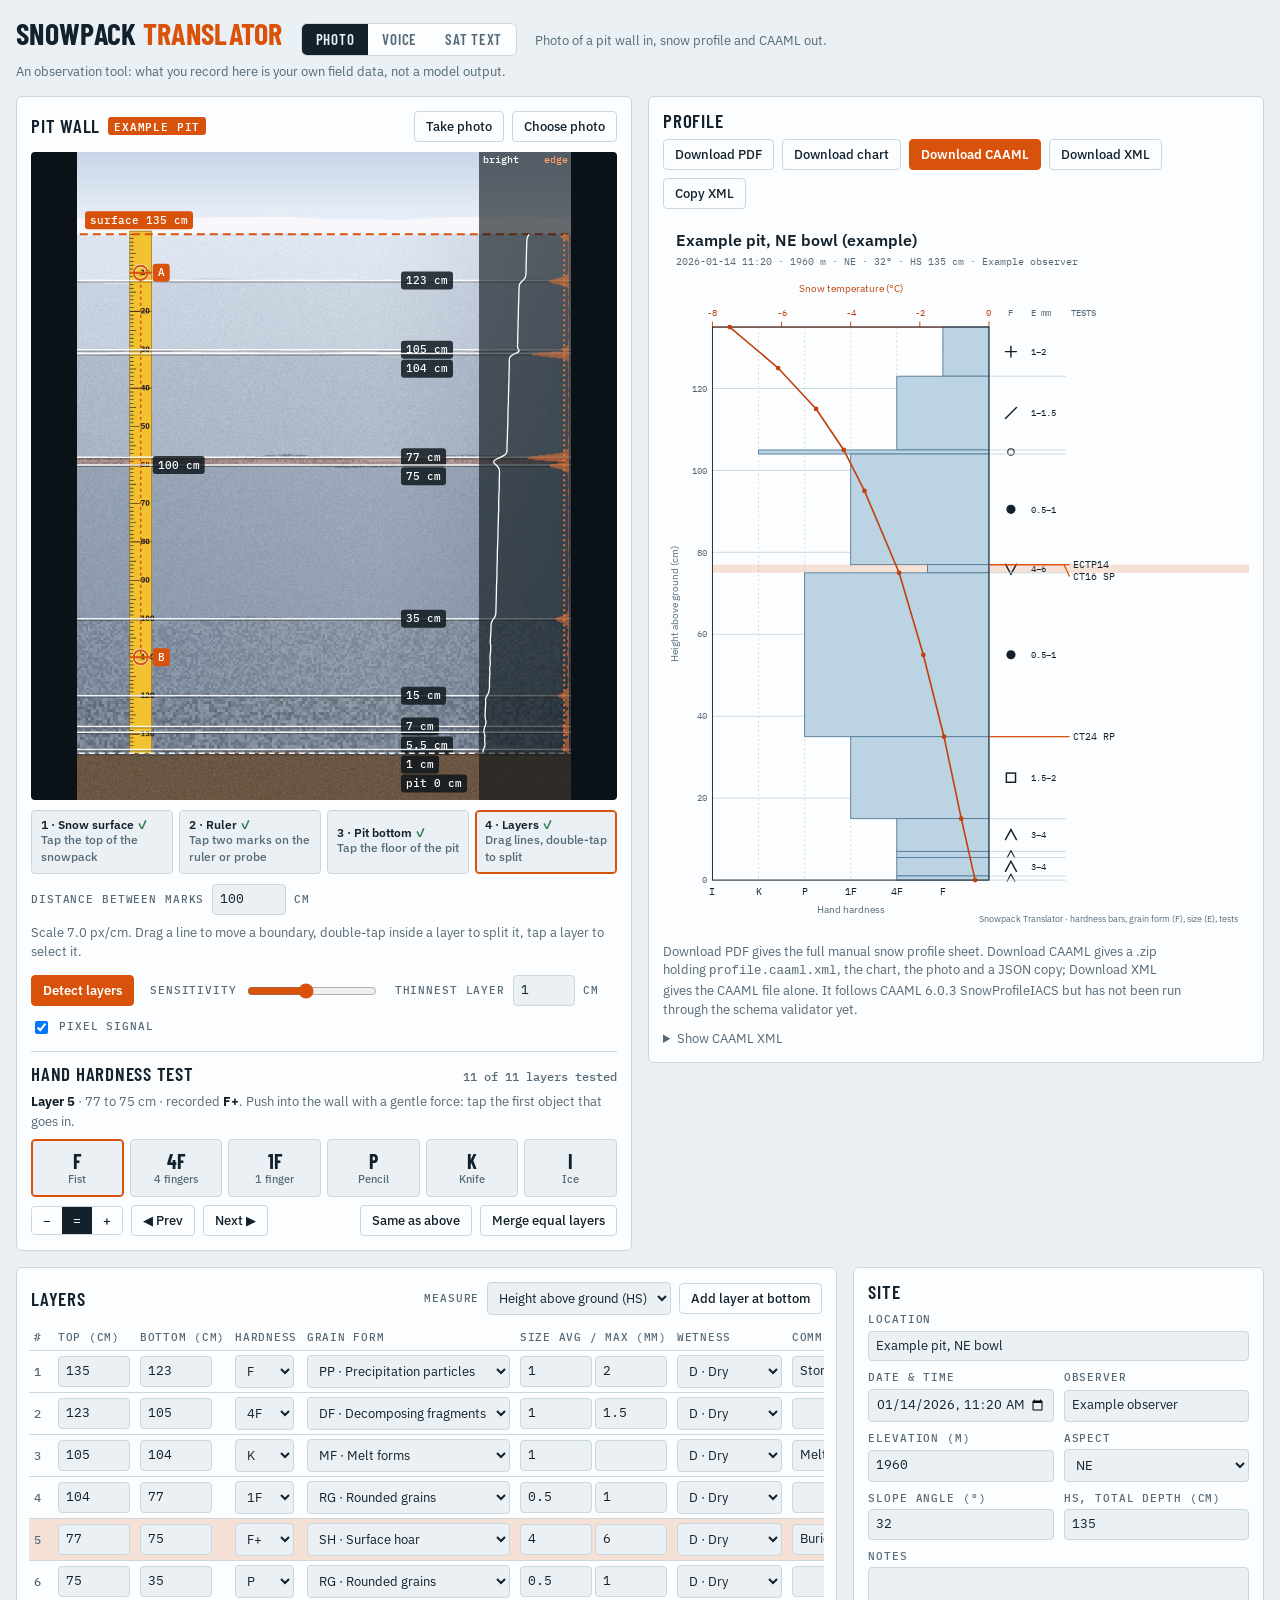
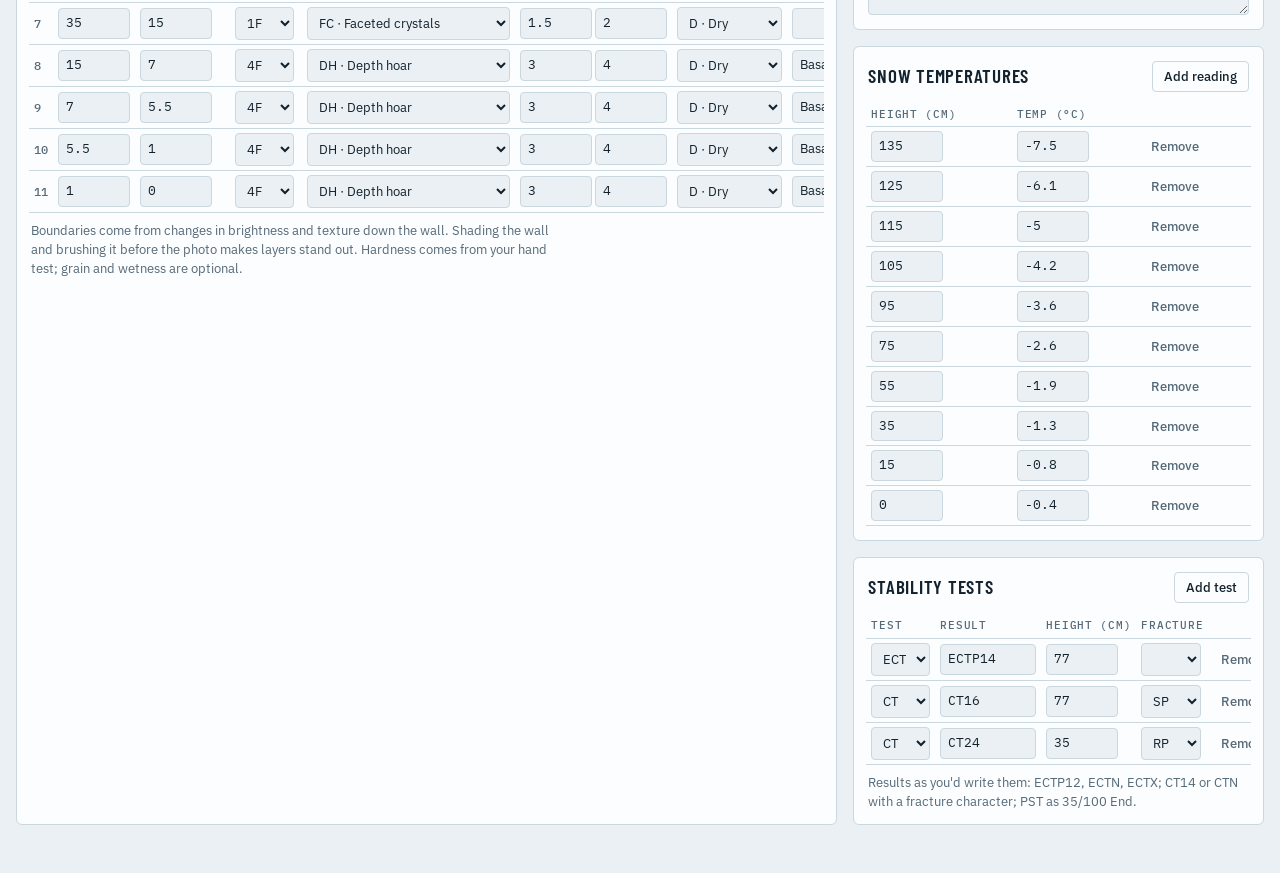
==== index.html @ 3483f8e9 "Move the Snowpack Translator here from banff-snowpack/web/pit The photo page, voice page, PDF and Sa" ====
<!doctype html>
<html lang="en">
<head>
<meta charset="utf-8">
<meta name="viewport" content="width=device-width,initial-scale=1,viewport-fit=cover">
<meta name="description" content="Turn a photo of a snow pit wall into a snow profile: ruler scale, pixel layer detection, hand hardness, CAAML export.">
<title>Snowpack Translator · Banff snowpack</title>
<link rel="manifest" href="manifest.webmanifest">
<meta name="theme-color" content="#13212c">
<link rel="icon" href="icon-192.png">
<link rel="apple-touch-icon" href="apple-touch-icon.png">
<meta name="apple-mobile-web-app-capable" content="yes">
<meta name="mobile-web-app-capable" content="yes">
<meta name="apple-mobile-web-app-title" content="Snow pit">
<link rel="preconnect" href="https://fonts.googleapis.com">
<link rel="stylesheet" href="https://fonts.googleapis.com/css2?family=Barlow+Condensed:wght@500;600;700&family=IBM+Plex+Sans:wght@400;500;600&family=IBM+Plex+Mono:wght@400;500&display=swap">
<script defer src="https://banff-app-portal.netlify.app/t.js" data-app="snowpack-translator"></script>
<style>
/* Layout: field-book workbench. Photo of the wall on the left, the profile it becomes on the right, the data sheet underneath. */
:root{
  --bg:#eaf0f4; --panel:#fbfdfe; --ink:#13212c; --muted:#566977; --line:#cbd7df;
  --accent:#d9520b; --accent-ink:#ffffff; --ice:#2f6488; --bar:#bcd3e3; --barline:#557d9b;
  --temp:#c2410c; --sel:rgba(217,82,11,.16); --ok:#2f7d4f; --warn:#a86a00; --bad:#b4232c;
  --display:"Barlow Condensed","Arial Narrow",Arial,sans-serif;
  --body:"IBM Plex Sans",system-ui,-apple-system,"Segoe UI",sans-serif;
  --mono:"IBM Plex Mono",ui-monospace,Menlo,Consolas,monospace;
}
@media (prefers-color-scheme: dark){:root:not([data-theme="light"]){
  --bg:#0d151b; --panel:#141f27; --ink:#e2ebf1; --muted:#8fa3b1; --line:#2a3b47;
  --accent:#ff7a33; --accent-ink:#1a0d04; --ice:#7fb4d8; --bar:#28465c; --barline:#6f9fc2;
  --temp:#ff8a4c; --sel:rgba(255,122,51,.2); --ok:#5cc28a; --warn:#e0a83a; --bad:#ff6b73; color-scheme:dark}}
:root[data-theme="dark"]{
  --bg:#0d151b; --panel:#141f27; --ink:#e2ebf1; --muted:#8fa3b1; --line:#2a3b47;
  --accent:#ff7a33; --accent-ink:#1a0d04; --ice:#7fb4d8; --bar:#28465c; --barline:#6f9fc2;
  --temp:#ff8a4c; --sel:rgba(255,122,51,.2); --ok:#5cc28a; --warn:#e0a83a; --bad:#ff6b73; color-scheme:dark}
*{box-sizing:border-box}
body{background:var(--bg);color:var(--ink);font:14px/1.5 var(--body);margin:0}
.wrap{max-width:1320px;margin:0 auto;padding-left:max(16px,env(safe-area-inset-left,0px));padding-right:max(16px,env(safe-area-inset-right,0px));padding-block:18px 48px}
header.top{display:flex;flex-wrap:wrap;align-items:baseline;gap:6px 18px;margin-bottom:14px}
h1{font:700 30px/1 var(--display);letter-spacing:.01em;margin:0;text-transform:uppercase}
h1 span{color:var(--accent)}
.tag{color:var(--muted);font-size:13px}
h2{font:600 19px/1.1 var(--display);text-transform:uppercase;letter-spacing:.04em;margin:0}
.lbl{font:500 11px/1.2 var(--mono);text-transform:uppercase;letter-spacing:.08em;color:var(--muted)}
.grid{display:grid;grid-template-columns:minmax(0,1fr) minmax(0,1fr);gap:16px;align-items:start}
@media (max-width:900px){.grid{grid-template-columns:minmax(0,1fr)}}
.panel{background:var(--panel);border:1px solid var(--line);border-radius:6px;padding:14px;min-width:0}
.panel-head{display:flex;flex-wrap:wrap;align-items:center;justify-content:space-between;gap:8px;margin-bottom:10px}
.row{display:flex;flex-wrap:wrap;gap:8px;align-items:center}
button,.btn{font:500 13px/1 var(--body);border:1px solid var(--line);background:var(--panel);color:var(--ink);border-radius:4px;padding:8px 11px;cursor:pointer;display:inline-flex;align-items:center;gap:6px}
button:hover,.btn:hover{border-color:var(--muted)}
button:focus-visible,.btn:focus-within,input:focus-visible,select:focus-visible,textarea:focus-visible{outline:2px solid var(--accent);outline-offset:1px}
button.primary{background:var(--accent);border-color:var(--accent);color:var(--accent-ink);font-weight:600}
button.primary:hover{filter:brightness(1.06)}
button:disabled{opacity:.45;cursor:not-allowed}
button.ghost{border-color:transparent;background:transparent;padding:6px 7px;color:var(--muted)}
button.ghost:hover{color:var(--ink);border-color:var(--line)}
.btn input{position:absolute;width:1px;height:1px;opacity:0;pointer-events:none}
.btn{position:relative}
input,select,textarea{font:13px/1.3 var(--body);color:var(--ink);background:var(--bg);border:1px solid var(--line);border-radius:4px;padding:6px 7px;min-width:0}
input[type=number]{font-family:var(--mono);font-variant-numeric:tabular-nums}
textarea{width:100%;resize:vertical}

/* photo */
.stage{position:relative;background:#0b1217;border-radius:4px;overflow:hidden;display:flex;justify-content:center}
#photo{display:block;touch-action:none;max-width:100%}
.steps{display:grid;grid-template-columns:repeat(3,minmax(0,1fr));gap:6px;margin:10px 0}
.step{border:1px solid var(--line);border-radius:4px;padding:7px 9px;background:var(--bg);text-align:left;display:block;line-height:1.3}
.step b{display:block;font:600 12px/1.2 var(--body)}
.step small{color:var(--muted);font-size:11.5px}
.step.on{border-color:var(--accent);box-shadow:inset 0 0 0 1px var(--accent)}
.step.done b::after{content:" ✓";color:var(--ok)}
.hint{font-size:13px;color:var(--muted);margin:8px 0 0}
.hint strong{color:var(--ink)}
.status{font-size:13px;padding:9px 11px;border-radius:4px;background:var(--bg);border:1px solid var(--line);margin-top:10px;white-space:pre-wrap}
.status.err{border-color:var(--bad);color:var(--bad)}
.status.ok{border-color:var(--ok)}
.example{display:inline-block;font:600 10.5px/1 var(--mono);letter-spacing:.08em;text-transform:uppercase;background:var(--accent);color:var(--accent-ink);padding:4px 6px;border-radius:3px}

/* chart */
#chart svg{width:100%;height:auto;display:block}
#chart .lay{cursor:pointer}

/* tables */
.tbl-wrap{overflow-x:auto;margin:0 -2px}
table{border-collapse:collapse;width:100%;font-size:13px}
th{font:500 10.5px/1.2 var(--mono);text-transform:uppercase;letter-spacing:.07em;color:var(--muted);text-align:left;padding:6px 5px;border-bottom:1px solid var(--line);white-space:nowrap}
td{padding:4px 5px;border-bottom:1px solid var(--line);vertical-align:middle}
tr.sel td{background:var(--sel)}
td.num input{width:72px}
td input.wide{width:100%;min-width:150px}
td.idx{font:500 12px var(--mono);color:var(--muted);cursor:pointer;white-space:nowrap}
.chip{display:inline-block;font:500 10px/1 var(--mono);padding:3px 5px;border-radius:3px;border:1px solid var(--line);color:var(--muted);margin-left:4px;vertical-align:1px}
.chip.low{color:var(--warn);border-color:var(--warn)}
.chip.medium{color:var(--ice);border-color:var(--ice)}
.chip.high{color:var(--ok);border-color:var(--ok)}
.sheet{display:grid;grid-template-columns:minmax(0,2fr) minmax(0,1fr);gap:16px;margin-top:16px}
@media (max-width:900px){.sheet{grid-template-columns:minmax(0,1fr)}}
.stack{display:grid;gap:16px;align-content:start}
.form{display:grid;grid-template-columns:repeat(2,minmax(0,1fr));gap:10px}
.form label{display:grid;gap:4px}
.form .full{grid-column:1/-1}
pre.xml{font:11.5px/1.45 var(--mono);background:var(--bg);border:1px solid var(--line);border-radius:4px;padding:10px;overflow:auto;max-height:340px;margin:10px 0 0}
details summary{cursor:pointer;color:var(--muted);font-size:13px;margin-top:10px}
.note{font-size:12.5px;color:var(--muted);margin:8px 0 0;max-width:65ch}
.steps{grid-template-columns:repeat(4,minmax(0,1fr))}
@media (max-width:520px){.steps{grid-template-columns:repeat(2,minmax(0,1fr))}}
.detect{display:flex;flex-wrap:wrap;gap:10px 16px;align-items:center;margin-top:12px}
.detect input[type=range]{width:130px;accent-color:var(--accent)}
.hh{margin-top:14px;border-top:1px solid var(--line);padding-top:12px}
.hh-cur{display:flex;flex-wrap:wrap;align-items:baseline;justify-content:space-between;gap:6px;margin-bottom:8px}
.hh-cur b{font:600 20px/1 var(--display);text-transform:uppercase;letter-spacing:.03em}
.hh-cur span{font:500 12px var(--mono);color:var(--muted)}
.hh-grid{display:grid;grid-template-columns:repeat(6,minmax(0,1fr));gap:6px}
@media (max-width:520px){.hh-grid{grid-template-columns:repeat(3,minmax(0,1fr))}}
.hh-btn{flex-direction:column;justify-content:center;gap:3px;padding:10px 4px;min-height:58px;background:var(--bg)}
.hh-btn b{font:700 20px/1 var(--display)}
.hh-btn small{font-size:11px;color:var(--muted);line-height:1}
.hh-btn.on{border-color:var(--accent);box-shadow:inset 0 0 0 1px var(--accent)}
.seg{display:inline-flex;border:1px solid var(--line);border-radius:4px;overflow:hidden}
.seg button{border:0;border-radius:0;padding:7px 11px;font-family:var(--mono)}
.seg button[aria-pressed=true]{background:var(--ink);color:var(--bg)}
.toast{position:fixed;left:50%;bottom:calc(18px + env(safe-area-inset-bottom,0px));transform:translateX(-50%);background:var(--ink);color:var(--bg);padding:9px 14px;border-radius:4px;font-size:13px;z-index:20}
@media (prefers-reduced-motion:no-preference){.spin{display:inline-block;animation:spin 1s linear infinite}@keyframes spin{to{transform:rotate(360deg)}}}
[hidden]{display:none!important}
img{max-width:100%}
:root{padding-top:env(safe-area-inset-top,0px);padding-bottom:env(safe-area-inset-bottom,0px)}
.back{font-size:13px;color:var(--muted)}
.back a{color:var(--ice)}
.tabs{display:inline-flex;border:1px solid var(--line);border-radius:6px;overflow:hidden;background:var(--panel)}
.tabs a{padding:8px 14px;color:var(--muted);text-decoration:none;font:600 15px/1 var(--display);letter-spacing:.05em;text-transform:uppercase}
.tabs a[aria-current]{background:var(--ink);color:var(--bg)}
</style>
</head>
<body>

<div class="wrap">
  <header class="top">
    <h1>Snowpack <span>Translator</span></h1>
    <nav class="tabs" aria-label="Ways to record a pit"><a href="./" aria-current="page">Photo</a><a href="voice.html">Voice</a><a href="voice.html#sat">Sat text</a></nav>
    <div class="tag">Photo of a pit wall in, snow profile and CAAML out.</div>
    <div class="row" style="margin-left:auto"><button id="installBtn" type="button" hidden>Install app</button><span class="tag" id="offlineTag" hidden>Offline: everything still works</span></div>
    <div class="back" style="flex-basis:100%">An observation tool: what you record here is your own field data, not a model output.</div>
  </header>

  <div class="grid">
    <!-- PHOTO -->
    <section class="panel" aria-labelledby="ph-h">
      <div class="panel-head">
        <div class="row"><h2 id="ph-h">Pit wall</h2><span class="example" id="exBadge">Example pit</span></div>
        <div class="row">
          <label class="btn" for="camIn">Take photo<input id="camIn" type="file" accept="image/*" capture="environment"></label>
          <label class="btn" for="fileIn">Choose photo<input id="fileIn" type="file" accept="image/*"></label>
        </div>
      </div>
      <div class="stage" id="stage"><canvas id="photo" aria-label="Pit wall photo with scale and layer boundaries"></canvas></div>
      <div class="steps" role="group" aria-label="Calibration steps">
        <button class="step" id="stSurface" type="button"><b>1 · Snow surface</b><small>Tap the top of the snowpack</small></button>
        <button class="step" id="stRuler" type="button"><b>2 · Ruler</b><small>Tap two marks on the ruler or probe</small></button>
        <button class="step" id="stBottom" type="button"><b>3 · Pit bottom</b><small>Tap the floor of the pit</small></button>
        <button class="step" id="stLayers" type="button"><b>4 · Layers</b><small>Drag lines, double-tap to split</small></button>
      </div>
      <div class="row">
        <label class="row" for="rulerCm"><span class="lbl">Distance between marks</span>
          <input id="rulerCm" type="number" min="1" step="1" style="width:74px"> <span class="lbl">cm</span></label>
      </div>
      <p class="hint" id="hint"></p>
      <div class="detect">
        <button class="primary" id="detectBtn" type="button">Detect layers</button>
        <label class="row" for="sens"><span class="lbl">Sensitivity</span><input id="sens" type="range" min="1" max="10" step="1" value="5"></label>
        <label class="row" for="minThk"><span class="lbl">Thinnest layer</span><input id="minThk" type="number" min="0.5" max="20" step="0.5" value="1" style="width:62px"><span class="lbl">cm</span></label>
        <label class="row" for="showSig"><input id="showSig" type="checkbox" checked><span class="lbl">Pixel signal</span></label>
        <button id="undoBtn" type="button" hidden>Undo</button>
      </div>
      <div class="status" id="status" hidden></div>

      <div class="hh" aria-labelledby="hh-h">
        <div class="hh-cur"><h2 id="hh-h">Hand hardness test</h2><span id="hhPos"></span></div>
        <p class="hint" id="hhHint" style="margin:0 0 8px"></p>
        <div class="hh-grid" id="hhGrid"></div>
        <div class="row" style="margin-top:8px;justify-content:space-between">
          <div class="row">
            <span class="seg" role="group" aria-label="Hardness modifier"><button type="button" data-mod="-" aria-pressed="false">−</button><button type="button" data-mod="" aria-pressed="true">=</button><button type="button" data-mod="+" aria-pressed="false">+</button></span>
            <button id="hhPrev" type="button">◀ Prev</button><button id="hhNext" type="button">Next ▶</button>
          </div>
          <div class="row">
            <button id="hhSame" type="button" title="No change in resistance: merge this layer into the one above">Same as above</button>
            <button id="hhMergeAll" type="button" title="Merge neighbouring layers that have the same hardness and grain">Merge equal layers</button>
          </div>
        </div>
      </div>
    </section>

    <!-- CHART -->
    <section class="panel" aria-labelledby="pr-h">
      <div class="panel-head">
        <h2 id="pr-h">Profile</h2>
        <div class="row">
          <button id="pdfBtn" type="button">Download PDF</button>
          <button id="pngBtn" type="button">Download chart</button>
          <button id="zipBtn" type="button" class="primary">Download CAAML</button>
          <button id="xmlBtn" type="button">Download XML</button>
          <button id="copyBtn" type="button">Copy XML</button>
        </div>
      </div>
      <div id="chart"></div>
      <p class="note" id="exportNote">Download PDF gives the full manual snow profile sheet. Download CAAML gives a .zip holding <code>profile.caaml.xml</code>, the chart, the photo and a JSON copy; Download XML gives the CAAML file alone. It follows CAAML 6.0.3 SnowProfileIACS but has not been run through the schema validator yet.</p>
      <details><summary>Show CAAML XML</summary><pre class="xml" id="xmlOut"></pre></details>
    </section>
  </div>

  <div class="sheet">
    <section class="panel" aria-labelledby="ly-h">
      <div class="panel-head">
        <h2 id="ly-h">Layers</h2>
        <div class="row">
          <label class="row" for="refSel"><span class="lbl">Measure</span>
            <select id="refSel"><option value="ground">Height above ground (HS)</option><option value="surface">Depth below surface</option></select></label>
          <button id="addLayerBtn" type="button">Add layer at bottom</button>
        </div>
      </div>
      <div class="tbl-wrap"><table id="layerTbl"></table></div>
      <p class="note">Boundaries come from changes in brightness and texture down the wall. Shading the wall and brushing it before the photo makes layers stand out. Hardness comes from your hand test; grain and wetness are optional.</p>
    </section>

    <div class="stack">
      <section class="panel" aria-labelledby="st-h">
        <div class="panel-head"><h2 id="st-h">Site</h2></div>
        <div class="form">
          <label class="full"><span class="lbl">Location</span><input id="f_location"></label>
          <label><span class="lbl">Date &amp; time</span><input id="f_date" type="datetime-local"></label>
          <label><span class="lbl">Observer</span><input id="f_observer"></label>
          <label><span class="lbl">Elevation (m)</span><input id="f_elev" type="number"></label>
          <label><span class="lbl">Aspect</span><select id="f_aspect"><option></option><option>N</option><option>NE</option><option>E</option><option>SE</option><option>S</option><option>SW</option><option>W</option><option>NW</option></select></label>
          <label><span class="lbl">Slope angle (°)</span><input id="f_slope" type="number"></label>
          <label><span class="lbl">HS, total depth (cm)</span><input id="f_hs" type="number" placeholder="from probe"></label>
          <label class="full"><span class="lbl">Notes</span><textarea id="f_notes" rows="2"></textarea></label>
        </div>
      </section>

      <section class="panel" aria-labelledby="tp-h">
        <div class="panel-head"><h2 id="tp-h">Snow temperatures</h2><button id="addTempBtn" type="button">Add reading</button></div>
        <div class="tbl-wrap"><table id="tempTbl"></table></div>
      </section>

      <section class="panel" aria-labelledby="tx-h">
        <div class="panel-head"><h2 id="tx-h">Stability tests</h2><button id="addTestBtn" type="button">Add test</button></div>
        <div class="tbl-wrap"><table id="testTbl"></table></div>
        <p class="note">Results as you'd write them: ECTP12, ECTN, ECTX; CT14 or CTN with a fracture character; PST as 35/100 End.</p>
      </section>
    </div>
  </div>
</div>
<div class="toast" id="toast" hidden></div>

<script src="js/parse.js"></script>
<script src="js/model.js"></script>
<script src="js/draw.js"></script>
<script>
"use strict";
/* ---------- reference data ---------- */
const HARD = ["F-","F","F+","4F-","4F","4F+","1F-","1F","1F+","P-","P","P+","K-","K","K+","I"];
const HBASE = {F:1,"4F":2,"1F":3,P:4,K:5,I:6};
const hIndex = h => { if(!h) return 0; const m=/^(4F|1F|F|P|K|I)([+-]?)$/.exec(h); if(!m) return 0; return HBASE[m[1]] + (m[2]==="+"?1/3:m[2]==="-"?-1/3:0); };
const GRAINS = [["PP","Precipitation particles"],["MM","Machine made"],["DF","Decomposing fragments"],["RG","Rounded grains"],["FC","Faceted crystals"],["DH","Depth hoar"],["SH","Surface hoar"],["MF","Melt forms"],["IF","Ice formations"]];
const WET = [["D","Dry"],["M","Moist"],["W","Wet"],["V","Very wet"],["S","Soaked"]];
const TESTS = ["ECT","CT","PST"];
const FRACT = ["","SC","SP","RP","PC","BRK"];

/* ---------- state ---------- */
const S = {
  example:true, img:null, imgW:0, imgH:0,
  cal:{surface:null,a:null,b:null,cm:null},
  mode:"edit", sel:-1, ref:"ground", mod:"",
  site:{location:"",date:"",observer:"",elev:"",aspect:"",slope:"",hs:"",notes:""},
  layers:[], temps:[], tests:[], undo:null, claudeNote:""
};
let uid=1; const nid=()=>uid++;
const $ = id => document.getElementById(id);
const esc = s => String(s??"").replace(/[&<>"']/g,c=>({"&":"&amp;","<":"&lt;",">":"&gt;",'"':"&quot;","'":"&#39;"}[c]));
const r1 = v => Math.round(v*2)/2;
const num = v => (v===""||v==null||isNaN(+v)) ? null : +v;

function toast(msg){const t=$("toast");t.textContent=msg;t.hidden=false;clearTimeout(toast.t);toast.t=setTimeout(()=>t.hidden=true,2600);}
function setStatus(msg,kind){const s=$("status");if(!msg){s.hidden=true;return;}s.hidden=false;s.className="status"+(kind?" "+kind:"");s.innerHTML=msg;}

/* ---------- geometry: image px <-> depth cm ---------- */
function calibrated(){const c=S.cal;return !!(S.img&&c.surface&&c.a&&c.b&&c.cm>0&&Math.hypot(c.b.x-c.a.x,c.b.y-c.a.y)>4);}
function axis(){ // unit vector down the ruler, cm per px
  const c=S.cal; let ux=c.b.x-c.a.x, uy=c.b.y-c.a.y; const len=Math.hypot(ux,uy); ux/=len; uy/=len;
  if(uy<0){ux=-ux;uy=-uy;} return {ux,uy,cmpp:c.cm/len};
}
function depthAt(p){const a=axis(),s=S.cal.surface;return ((p.x-s.x)*a.ux+(p.y-s.y)*a.uy)*a.cmpp;}
function pointAt(d){const a=axis(),s=S.cal.surface;return {x:s.x+a.ux*d/a.cmpp,y:s.y+a.uy*d/a.cmpp};}
function pitDepth(){return S.layers.length?S.layers[S.layers.length-1].bottom:0;}
function hsVal(){const h=num(S.site.hs);return h!=null&&h>0?Math.max(h,pitDepth()):pitDepth();}
// display value for a depth according to reference
const disp = d => S.ref==="ground" ? +(hsVal()-d).toFixed(1) : +(+d).toFixed(1);
const undisp = v => S.ref==="ground" ? hsVal()-v : v;

/* ---------- layers ---------- */
function mkLayer(top,bottom,o={}){return Object.assign({id:nid(),top,bottom,hardness:"",grain:"",sizeAvg:"",sizeMax:"",wetness:"D",comment:"",conf:"",evidence:""},o);}
function splitAt(d){
  const i=S.layers.findIndex(l=>d>l.top+0.5&&d<l.bottom-0.5); if(i<0) return;
  const L=S.layers[i]; const nl=mkLayer(r1(d),L.bottom,{...L,id:nid(),top:r1(d),conf:"",evidence:""});
  L.bottom=r1(d); S.layers.splice(i+1,0,nl); S.sel=i+1; changed();
}
function mergeUp(i){ if(i<=0) return; S.layers[i-1].bottom=S.layers[i].bottom; S.layers.splice(i,1); S.sel=i-1; changed(); }
function removeLast(){ if(S.layers.length) S.layers.pop(); S.sel=-1; changed(); }

/* ---------- photo canvas ---------- */
const cv=$("photo"); const ctx=cv.getContext("2d");
let view={sc:1,w:0,h:0};
function sizeCanvas(){
  if(!S.img) return;
  const box=$("stage").clientWidth; const maxH=Math.max(320,window.innerHeight*0.72);
  const sc=Math.min(box/S.imgW, maxH/S.imgH);
  view={sc,w:Math.round(S.imgW*sc),h:Math.round(S.imgH*sc)};
  const dpr=window.devicePixelRatio||1;
  cv.width=view.w*dpr; cv.height=view.h*dpr; cv.style.width=view.w+"px"; cv.style.height=view.h+"px";
  ctx.setTransform(dpr,0,0,dpr,0,0); drawPhoto();
}
function css(name){return getComputedStyle(document.documentElement).getPropertyValue(name).trim();}
function lineAcross(p,a){ // segment through p perpendicular to ruler, long enough to cross image
  const vx=-a.uy, vy=a.ux, L=S.imgW+S.imgH; return [{x:p.x-vx*L,y:p.y-vy*L},{x:p.x+vx*L,y:p.y+vy*L}];
}
function pill(x,y,text,bg,fg){
  ctx.font="500 11px 'IBM Plex Mono',monospace"; const w=ctx.measureText(text).width+10;
  x=Math.min(Math.max(x,2),view.w-w-2);
  ctx.fillStyle=bg; ctx.beginPath(); ctx.roundRect?ctx.roundRect(x,y-9,w,18,3):ctx.rect(x,y-9,w,18); ctx.fill();
  ctx.fillStyle=fg; ctx.textBaseline="middle"; ctx.fillText(text,x+5,y+.5);
}
function drawPhoto(){
  if(!S.img) return; const sc=view.sc; const accent=css("--accent");
  ctx.clearRect(0,0,view.w,view.h); ctx.drawImage(S.img,0,0,view.w,view.h);
  const P=p=>({x:p.x*sc,y:p.y*sc}); const c=S.cal;
  const a = (c.a&&c.b&&Math.hypot(c.b.x-c.a.x,c.b.y-c.a.y)>4) ? axis() : {ux:0,uy:1,cmpp:0};
  if(calibrated()){
    // selected band
    if(S.sel>=0&&S.layers[S.sel]){
      const L=S.layers[S.sel]; const t=lineAcross(pointAt(L.top),a), b=lineAcross(pointAt(L.bottom),a);
      ctx.fillStyle="rgba(255,122,51,.22)"; ctx.beginPath();
      [t[0],t[1],b[1],b[0]].forEach((p,i)=>{const q=P(p);i?ctx.lineTo(q.x,q.y):ctx.moveTo(q.x,q.y);}); ctx.fill();
    }
    // boundaries
    let lastPill=-1e9;
    S.layers.forEach((L,i)=>{
      const p=pointAt(L.bottom); const seg=lineAcross(p,a).map(P);
      const last=i===S.layers.length-1; const hot=drag&&drag.k===i+1;
      ctx.strokeStyle=hot?accent:"rgba(255,255,255,.9)"; ctx.lineWidth=hot?2.5:1.5; ctx.setLineDash(last?[6,4]:[]);
      ctx.beginPath(); ctx.moveTo(seg[0].x,seg[0].y); ctx.lineTo(seg[1].x,seg[1].y); ctx.stroke();
      ctx.strokeStyle="rgba(0,0,0,.45)"; ctx.lineWidth=.8; ctx.setLineDash([]);
      ctx.beginPath(); ctx.moveTo(seg[0].x,seg[0].y+1.5); ctx.lineTo(seg[1].x,seg[1].y+1.5); ctx.stroke();
      const q=P(p); const lx=view.w-78-(sig&&$("showSig").checked?Math.min(92,view.w*0.22):0);
      const yy=Math.max(q.y+(lx-q.x)*(-a.ux/a.uy||0),lastPill+19); lastPill=yy;
      pill(lx,yy,(last?"pit ":"")+disp(L.bottom)+" cm",hot?accent:"rgba(12,20,26,.82)","#fff");
    });
  }
  // surface
  if(c.surface){
    const seg=lineAcross(c.surface,a).map(P); ctx.setLineDash([8,5]); ctx.strokeStyle=accent; ctx.lineWidth=2;
    ctx.beginPath(); ctx.moveTo(seg[0].x,seg[0].y); ctx.lineTo(seg[1].x,seg[1].y); ctx.stroke(); ctx.setLineDash([]);
    const q=P(c.surface); pill(8,q.y-14,"surface "+(S.ref==="ground"?disp(0)+" cm":"0 cm"),accent,"#fff");
  }
  if(c.bottom&&!calibrated()){const q=P(c.bottom);pill(q.x+10,q.y,"pit bottom",accent,"#fff");}
  drawSignal();
  // ruler marks
  [c.a,c.b].forEach((p,i)=>{ if(!p) return; const q=P(p);
    ctx.strokeStyle="#fff"; ctx.lineWidth=3; ctx.beginPath(); ctx.arc(q.x,q.y,7,0,7); ctx.stroke();
    ctx.strokeStyle=accent; ctx.lineWidth=2; ctx.beginPath(); ctx.arc(q.x,q.y,7,0,7); ctx.stroke();
    ctx.beginPath(); ctx.moveTo(q.x-11,q.y); ctx.lineTo(q.x+11,q.y); ctx.stroke();
    pill(q.x+12,q.y,i?"B":"A",accent,"#fff");
  });
  if(c.a&&c.b){const qa=P(c.a),qb=P(c.b);ctx.strokeStyle=accent;ctx.lineWidth=1.5;ctx.setLineDash([3,3]);ctx.beginPath();ctx.moveTo(qa.x,qa.y);ctx.lineTo(qb.x,qb.y);ctx.stroke();ctx.setLineDash([]);
    if(c.cm) pill((qa.x+qb.x)/2+12,(qa.y+qb.y)/2,c.cm+" cm","rgba(12,20,26,.82)","#fff");}
}
function evtPt(e){const r=cv.getBoundingClientRect();return {x:(e.clientX-r.left)/view.sc,y:(e.clientY-r.top)/view.sc};}
let drag=null;
cv.addEventListener("pointerdown",e=>{
  if(!S.img) return; const p=evtPt(e);
  if(S.mode!=="edit") sig=null;
  if(S.mode==="surface"){S.cal.surface=p;S.mode=S.cal.a&&S.cal.b?"edit":"a";changed();return;}
  if(S.mode==="a"){S.cal.a=p;S.cal.b=null;S.mode="b";changed();return;}
  if(S.mode==="b"){S.cal.b=p;S.mode=S.cal.bottom?"edit":"bottom";changed();if(!S.cal.cm){$("rulerCm").focus();}return;}
  if(S.mode==="bottom"){S.cal.bottom=p;S.mode="edit";sig=null;if(calibrated()) detect(false); else changed();return;}
  if(!calibrated()) return;
  const a=axis(); let best=null;
  S.layers.forEach((L,i)=>{const d=Math.abs(depthAt(p)-L.bottom)/a.cmpp*view.sc; if(d<14&&(!best||d<best.d)) best={d,k:i+1};});
  if(best){drag={k:best.k,id:e.pointerId};cv.setPointerCapture(e.pointerId);drawPhoto();e.preventDefault();return;}
  const d=depthAt(p); const i=S.layers.findIndex(L=>d>=L.top&&d<L.bottom); S.sel=i; render();
});
cv.addEventListener("pointermove",e=>{
  if(!drag) return; const k=drag.k; let d=r1(depthAt(evtPt(e)));
  const up=S.layers[k-1]; const dn=S.layers[k];
  d=Math.max(up.top+0.5,d); if(dn) d=Math.min(dn.bottom-0.5,d);
  if(d!==up.bottom){up.bottom=d; if(dn) dn.top=d; scheduleRender();}
});
const endDrag=()=>{if(drag){drag=null;changed();}};
cv.addEventListener("pointerup",endDrag); cv.addEventListener("pointercancel",endDrag);
cv.addEventListener("dblclick",e=>{if(calibrated()&&S.mode==="edit") splitAt(depthAt(evtPt(e)));});
window.addEventListener("resize",()=>sizeCanvas());

$("stSurface").onclick=()=>{S.mode="surface";render();};
$("stRuler").onclick=()=>{S.mode="a";render();};
$("stLayers").onclick=()=>{S.mode="edit";render();};
$("stBottom").onclick=()=>{S.mode="bottom";render();};
$("rulerCm").addEventListener("input",e=>{S.cal.cm=num(e.target.value);sig=null;changed(true);});

function updateSteps(){
  const c=S.cal;
  const set=(id,on,done)=>{$(id).classList.toggle("on",on);$(id).classList.toggle("done",done);};
  set("stSurface",S.mode==="surface",!!c.surface);
  set("stRuler",S.mode==="a"||S.mode==="b",!!(c.a&&c.b&&c.cm));
  set("stBottom",S.mode==="bottom",!!c.bottom);
  set("stLayers",S.mode==="edit"&&calibrated(),S.layers.length>1);
  const H=$("hint");
  if(!S.img) H.innerHTML="Take or choose a photo of the pit wall. Keep the ruler or probe in frame, shoot straight on, and shade the wall if you can.";
  else if(S.mode==="surface") H.innerHTML="<strong>Tap the snow surface</strong> at the top of the wall.";
  else if(S.mode==="a") H.innerHTML="<strong>Tap a mark on the ruler</strong>, near the top of the wall.";
  else if(S.mode==="b") H.innerHTML="<strong>Tap a second mark</strong>, as far down the ruler as you can, then enter the distance between the two marks.";
  else if(S.mode==="bottom") H.innerHTML="<strong>Tap the bottom of the pit</strong> (or the ground). Layers are detected between the surface and here.";
  else if(!c.cm) H.innerHTML="<strong>Enter the distance</strong> in cm between marks A and B.";
  else if(!calibrated()) H.innerHTML="Finish steps 1 and 2 to place layers on the photo.";
  else H.innerHTML=`Scale ${(1/axis().cmpp).toFixed(1)} px/cm. Drag a line to move a boundary, double-tap inside a layer to split it, tap a layer to select it.`;
  $("detectBtn").disabled=!calibrated();
}

/* ---------- photo loading ---------- */
function loadImageFrom(src){return new Promise((res,rej)=>{const im=new Image();im.onload=()=>res(im);im.onerror=()=>rej(new Error("That file couldn't be opened as an image."));im.src=src;});}
function blobOf(canvas,type="image/jpeg",q=0.88){return new Promise(r=>canvas.toBlob(r,type,q));}
async function downscale(im,max){
  const s=Math.min(1,max/Math.max(im.naturalWidth||im.width,im.naturalHeight||im.height));
  const c=document.createElement("canvas"); c.width=Math.round((im.naturalWidth||im.width)*s); c.height=Math.round((im.naturalHeight||im.height)*s);
  c.getContext("2d").drawImage(im,0,0,c.width,c.height); return c;
}
async function onFile(f){
  if(!f) return;
  const url=URL.createObjectURL(f);
  try{
    const im=await loadImageFrom(url); const c=await downscale(im,2000);
    const im2=await loadImageFrom(c.toDataURL("image/jpeg",0.9));
    S.example=false; S.img=im2; S.imgW=c.width; S.imgH=c.height;
    S.cal={surface:null,a:null,b:null,bottom:null,cm:S.cal.cm||null}; sig=null; grayCache=null;
    S.layers=[]; S.temps=[]; S.tests=[]; S.sel=-1; S.undo=null; S.claudeNote="";
    S.site={location:"",date:nowLocal(),observer:S.site.observer,elev:"",aspect:"",slope:"",hs:"",notes:""};
    S.mode="surface"; setStatus(""); fillSite(); sizeCanvas(); changed();
  }catch(err){setStatus(esc(err.message),"err");}
  finally{URL.revokeObjectURL(url);}
}
$("fileIn").addEventListener("change",e=>{onFile(e.target.files[0]);e.target.value="";});
$("camIn").addEventListener("change",e=>{onFile(e.target.files[0]);e.target.value="";});
function nowLocal(){const d=new Date();d.setMinutes(d.getMinutes()-d.getTimezoneOffset());return d.toISOString().slice(0,16);}

/* ---------- pixel layer detection ---------- */
let sig=null; // {step, d0, lum[], tex[], score[], thr}
function maxDepth(){ // pit bottom if marked, else as deep as the image reaches below the surface point
  if(S.cal.bottom) return Math.max(1,depthAt(S.cal.bottom));
  const a=axis(), s0=S.cal.surface; let d=0; const st=a.cmpp*4;
  while(true){const p=pointAt(d+st); if(p.x<0||p.y<0||p.x>=S.imgW||p.y>=S.imgH) break; d+=st;} return d;
}
let grayCache=null;
function gray(){
  if(grayCache&&grayCache.img===S.img) return grayCache;
  const k=Math.min(1,1600/Math.max(S.imgW,S.imgH)); const w=Math.round(S.imgW*k),h=Math.round(S.imgH*k);
  const c=document.createElement("canvas");c.width=w;c.height=h;const g=c.getContext("2d",{willReadFrequently:true});g.drawImage(S.img,0,0,w,h);
  const D=g.getImageData(0,0,w,h).data; const G=new Float32Array(w*h);
  for(let i=0,j=0;j<G.length;i+=4,j++) G[j]=0.299*D[i]+0.587*D[i+1]+0.114*D[i+2];
  return grayCache={img:S.img,G,w,h,k};
}
function gauss(arr,sig){ if(sig<=0) return arr.slice(); const r=Math.ceil(sig*3),w=[];let sum=0;for(let i=-r;i<=r;i++){const v=Math.exp(-i*i/(2*sig*sig));w.push(v);sum+=v;}
  const out=new Float32Array(arr.length); for(let i=0;i<arr.length;i++){let a=0,ws=0;for(let j=-r;j<=r;j++){const q=i+j;if(q<0||q>=arr.length)continue;a+=arr[q]*w[j+r];ws+=w[j+r];}out[i]=a/ws;} return out; }
function mad(arr){const v=Array.from(arr).map(Math.abs).filter(isFinite).sort((a,b)=>a-b);return (v[v.length>>1]||0)*1.4826+1e-6;}
function computeSignal(){
  const {G,w,h,k}=gray(); const a=axis(); const pxcm=1/a.cmpp*k; // scaled px per cm
  const step=0.25, D=maxDepth(), n=Math.max(4,Math.floor(D/step));
  const vx=-a.uy, vy=a.ux; const A=S.cal.a; const excl=5/a.cmpp*k; // keep 5 cm clear of the ruler line
  const lum=new Float32Array(n), tex=new Float32Array(n);
  const half=(S.imgW+S.imgH)*k, ds=Math.max(1,pxcm/3);
  for(let i=0;i<n;i++){
    const p=pointAt(i*step); const px=p.x*k, py=p.y*k; const vals=[]; let tx=0,tn=0;
    for(let t=-half;t<=half;t+=ds){
      const x=px+vx*t, y=py+vy*t; if(x<1||y<1||x>=w-2||y>=h-2) continue;
      const rd=Math.abs((x-A.x*k)*a.uy-(y-A.y*k)*a.ux); if(rd<excl) continue; // distance from ruler line
      const xi=x|0, yi=y|0, v=G[yi*w+xi]; vals.push(v);
      tx+=Math.abs(v-G[yi*w+xi+1])+Math.abs(v-G[(yi+1)*w+xi]); tn++;
    }
    if(!vals.length){lum[i]=NaN;tex[i]=NaN;continue;}
    vals.sort((p,q)=>p-q); const lo=Math.floor(vals.length*.2), hi=Math.ceil(vals.length*.8); let m=0; for(let j=lo;j<hi;j++) m+=vals[j];
    lum[i]=m/Math.max(1,hi-lo); tex[i]=tx/tn;
  }
  for(const arr of [lum,tex]){for(let i=0;i<n;i++) if(!isFinite(arr[i])) arr[i]=i?arr[i-1]:0;}
  const L=gauss(lum,2), T=gauss(tex,3); // ~0.5 cm and ~0.75 cm smoothing
  const off=2; const dL=new Float32Array(n), dT=new Float32Array(n);
  for(let i=0;i<n;i++){const i0=Math.max(0,i-off),i1=Math.min(n-1,i+off); dL[i]=L[i1]-L[i0]; dT[i]=T[i1]-T[i0];}
  const sL=mad(dL), sT=mad(dT); const score=new Float32Array(n);
  for(let i=0;i<n;i++) score[i]=Math.max(Math.abs(dL[i])/sL, 0.7*Math.abs(dT[i])/sT);
  sig={step,n,lum:L,tex:T,score,D};
  return sig;
}
function sensThr(){return 7.5-0.6*(+$("sens").value||5);}
function findBoundaries(){
  const sg=sig||computeSignal(); const thr=sensThr(); sg.thr=thr;
  const minSep=Math.max(0.5,num($("minThk").value)||1); const rad=Math.max(1,Math.round(minSep/2/sg.step));
  const cand=[];
  for(let i=1;i<sg.n-1;i++){ const v=sg.score[i]; if(v<thr) continue; let peak=true;
    for(let j=Math.max(0,i-rad);j<=Math.min(sg.n-1,i+rad);j++) if(sg.score[j]>v){peak=false;break;}
    if(peak) cand.push({d:i*sg.step,v}); }
  cand.sort((p,q)=>q.v-p.v); const acc=[];
  for(const c of cand){ if(c.d<minSep||c.d>sg.D-minSep) continue; if(acc.every(x=>Math.abs(x-c.d)>=minSep)) acc.push(c.d); }
  return acc.sort((p,q)=>p-q).map(r1);
}
function detect(keepUndo){
  if(!calibrated()) return; sig=computeSignal();
  const cuts=findBoundaries(); const D=r1(sig.D); const old=S.layers;
  if(!keepUndo&&old.length) {S.undo={layers:JSON.parse(JSON.stringify(old)),sel:S.sel};}
  const edges=[0,...cuts.filter(c=>c<D-0.5),D]; const res=[];
  for(let i=0;i<edges.length-1;i++){
    const t=edges[i], b=edges[i+1], mid=(t+b)/2;
    const src=old.find(L=>mid>=L.top&&mid<L.bottom);
    res.push(mkLayer(t,b, src?{hardness:src.hardness,grain:src.grain,sizeAvg:src.sizeAvg,sizeMax:src.sizeMax,wetness:src.wetness,comment:src.comment}:{}));
  }
  S.layers=res; S.sel=0; S.mod="";
  setStatus(`Found ${res.length} layer${res.length>1?"s":""} from ${cuts.length} brightness or texture change${cuts.length===1?"":"s"}. Drag any line that's off, then run the hand hardness test from the top.`,"ok");
  changed();
}
$("detectBtn").onclick=()=>detect(false);
let sensT=null;
const redetect=()=>{clearTimeout(sensT);sensT=setTimeout(()=>{if(calibrated()&&sig) detect(true);},120);};
$("sens").addEventListener("input",redetect); $("minThk").addEventListener("change",redetect);
$("showSig").addEventListener("change",()=>drawPhoto());
$("undoBtn").onclick=()=>{ if(!S.undo) return; S.layers=S.undo.layers; S.sel=S.undo.sel; S.undo=null; setStatus(""); changed(); };

function drawSignal(){
  if(!sig||!$("showSig").checked||!calibrated()) return;
  const sc=view.sc, W=Math.min(92,view.w*0.22), x0=view.w-W; const a=axis();
  ctx.fillStyle="rgba(10,18,24,.62)"; ctx.fillRect(x0,0,W,view.h);
  let lmin=Infinity,lmax=-Infinity; for(const v of sig.lum){lmin=Math.min(lmin,v);lmax=Math.max(lmax,v);} const lr=(lmax-lmin)||1;
  const smax=Math.max(sig.thr*1.6,...sig.score);
  const yAt=d=>pointAt(d).y*sc + (x0+W/2-pointAt(d).x*sc)*(-a.ux/a.uy||0);
  ctx.fillStyle="rgba(255,122,51,.55)";
  for(let i=0;i<sig.n;i+=1){const y=yAt(i*sig.step); const bw=Math.min(1,sig.score[i]/smax)*(W*0.45); ctx.fillRect(x0+W-bw-2,y,bw,Math.max(1,sig.step/a.cmpp*sc));}
  const tx=x0+W-2-(sig.thr/smax)*(W*0.45); ctx.strokeStyle="rgba(255,122,51,.9)"; ctx.setLineDash([2,3]); ctx.beginPath(); ctx.moveTo(tx,yAt(0)); ctx.lineTo(tx,yAt(sig.D)); ctx.stroke(); ctx.setLineDash([]);
  ctx.strokeStyle="#ffffff"; ctx.lineWidth=1.3; ctx.beginPath();
  for(let i=0;i<sig.n;i++){const x=x0+4+((sig.lum[i]-lmin)/lr)*(W*0.5); const y=yAt(i*sig.step); i?ctx.lineTo(x,y):ctx.moveTo(x,y);} ctx.stroke();
  ctx.font="500 9.5px 'IBM Plex Mono',monospace"; ctx.fillStyle="#fff"; ctx.textBaseline="top";
  ctx.fillText("bright",x0+4,4); ctx.fillStyle="rgba(255,160,110,1)"; ctx.textAlign="right"; ctx.fillText("edge",x0+W-3,4); ctx.textAlign="left";
}

/* ---------- hand hardness test ---------- */
const HH=[["F","Fist"],["4F","4 fingers"],["1F","1 finger"],["P","Pencil"],["K","Knife"],["I","Ice"]];
$("hhGrid").innerHTML=HH.map(([c,n])=>`<button type="button" class="hh-btn" data-h="${c}"><b>${c}</b><small>${n}</small></button>`).join("");
function renderHH(){
  const L=S.layers[S.sel]; const n=S.layers.length;
  const tested=S.layers.filter(l=>l.hardness).length;
  $("hhPos").textContent=n?`${tested} of ${n} layers tested`:"";
  const base=L&&L.hardness?L.hardness.replace(/[+-]$/,""):"";
  document.querySelectorAll(".hh-btn").forEach(b=>{b.classList.toggle("on",b.dataset.h===base);b.disabled=!L;});
  document.querySelectorAll(".seg button").forEach(b=>b.setAttribute("aria-pressed",String(b.dataset.mod===(S.mod||""))));
  ["hhPrev","hhNext","hhSame"].forEach(id=>$(id).disabled=!L); $("hhPrev").disabled=!L||S.sel<=0; $("hhNext").disabled=!L||S.sel>=n-1; $("hhSame").disabled=!L||S.sel<=0;
  $("hhMergeAll").disabled=n<2;
  $("hhHint").innerHTML=!n?"Detect or add layers first, then push into the wall layer by layer from the top."
    : !L?"Tap a layer on the photo, chart or table to test it."
    : `<strong>Layer ${S.sel+1}</strong> · ${disp(L.top)} to ${disp(L.bottom)} cm${L.hardness?` · recorded <strong>${L.hardness}</strong>`:""}. Push into the wall with a gentle force: tap the first object that goes in.`;
}
$("hhGrid").addEventListener("click",e=>{
  const b=e.target.closest(".hh-btn"); const L=S.layers[S.sel]; if(!b||!L) return;
  L.hardness=b.dataset.h==="I"?"I":b.dataset.h+(S.mod||""); S.mod="";
  if(S.sel<S.layers.length-1) S.sel++; else toast("All layers tested");
  changed();
});
document.querySelector(".seg").addEventListener("click",e=>{const b=e.target.closest("button");if(!b)return;S.mod=b.dataset.mod;
  const L=S.layers[S.sel]; if(L&&L.hardness&&L.hardness!=="I"){L.hardness=L.hardness.replace(/[+-]$/,"")+S.mod; changed();} else renderHH();});
$("hhPrev").onclick=()=>{if(S.sel>0){S.sel--;S.mod="";render();}};
$("hhNext").onclick=()=>{if(S.sel<S.layers.length-1){S.sel++;S.mod="";render();}};
$("hhSame").onclick=()=>{const i=S.sel; if(i<=0) return; mergeUp(i); const nx=Math.min(S.layers.length-1,i); S.sel=nx; render();};
$("hhMergeAll").onclick=()=>{
  S.undo={layers:JSON.parse(JSON.stringify(S.layers)),sel:S.sel}; let n=0;
  for(let i=S.layers.length-1;i>0;i--){const A=S.layers[i-1],B=S.layers[i];
    if(A.hardness&&A.hardness===B.hardness&&(A.grain||"")===(B.grain||"")&&(A.wetness||"")===(B.wetness||"")){A.bottom=B.bottom;if(!A.comment)A.comment=B.comment;S.layers.splice(i,1);n++;}}
  S.sel=-1; setStatus(""); toast(n?`Merged ${n} boundar${n>1?"ies":"y"}`:"No neighbouring layers match"); changed();
};

/* ---------- tables ---------- */
function opts(list,val,blank){return (blank?`<option value=""${val?"":" selected"}>–</option>`:"")+list.map(o=>{const v=Array.isArray(o)?o[0]:o,t=Array.isArray(o)?`${o[0]} · ${o[1]}`:o;return `<option value="${esc(v)}"${v===val?" selected":""}>${esc(t)}</option>`;}).join("");}
function renderLayers(){
  const fromLbl=S.ref==="ground"?"Top (cm)":"From (cm)", toLbl=S.ref==="ground"?"Bottom (cm)":"To (cm)";
  let h=`<thead><tr><th>#</th><th>${fromLbl}</th><th>${toLbl}</th><th>Hardness</th><th>Grain form</th><th>Size avg / max (mm)</th><th>Wetness</th><th>Comment</th><th></th></tr></thead><tbody>`;
  if(!S.layers.length) h+=`<tr><td colspan="9" style="color:var(--muted);padding:14px 6px">No layers yet. Calibrate the photo and ask Claude, double-tap the photo to split, or use “Add layer at bottom”.</td></tr>`;
  S.layers.forEach((L,i)=>{
    const chip=L.hardness?"":`<span class="chip low" title="No hand hardness yet">untested</span>`;
    h+=`<tr data-i="${i}" class="${i===S.sel?"sel":""}">
      <td class="idx" data-act="sel">${i+1}${chip}</td>
      <td class="num"><input type="number" step="0.5" id="lt${L.id}" data-f="top" value="${disp(L.top)}" ${i===0?"disabled":""} aria-label="Layer ${i+1} upper boundary"></td>
      <td class="num"><input type="number" step="0.5" id="lb${L.id}" data-f="bottom" value="${disp(L.bottom)}" aria-label="Layer ${i+1} lower boundary"></td>
      <td><select id="lh${L.id}" data-f="hardness" aria-label="Hand hardness">${opts(HARD,L.hardness,true)}</select></td>
      <td><select id="lg${L.id}" data-f="grain" aria-label="Grain form">${opts(GRAINS,L.grain,true)}</select></td>
      <td class="num" style="white-space:nowrap"><input type="number" step="0.25" min="0" id="ls${L.id}" data-f="sizeAvg" value="${esc(L.sizeAvg)}" aria-label="Average grain size"> <input type="number" step="0.25" min="0" id="lm${L.id}" data-f="sizeMax" value="${esc(L.sizeMax)}" aria-label="Max grain size"></td>
      <td><select id="lw${L.id}" data-f="wetness" aria-label="Wetness">${opts(WET,L.wetness)}</select></td>
      <td><input class="wide" id="lc${L.id}" data-f="comment" value="${esc(L.comment)}" aria-label="Comment"></td>
      <td style="white-space:nowrap"><button class="ghost" data-act="split" title="Split this layer in half" type="button">Split</button><button class="ghost" data-act="merge" title="Merge into the layer above" type="button" ${i===0?"disabled":""}>Merge ↑</button></td></tr>`;
  });
  $("layerTbl").innerHTML=h+"</tbody>";
}
$("layerTbl").addEventListener("change",e=>{
  const tr=e.target.closest("tr[data-i]"); if(!tr) return; const i=+tr.dataset.i, L=S.layers[i], f=e.target.dataset.f; if(!f) return;
  if(f==="top"||f==="bottom"){
    let d=r1(undisp(+e.target.value)); if(!isFinite(d)) return changed();
    if(f==="bottom"){const nx=S.layers[i+1]; d=Math.max(L.top+0.5,nx?Math.min(nx.bottom-0.5,d):d); L.bottom=d; if(nx) nx.top=d;}
    else {const pv=S.layers[i-1]; d=Math.min(L.bottom-0.5,Math.max(pv.top+0.5,d)); L.top=d; pv.bottom=d;}
  } else { L[f]=e.target.value; if(f!=="comment"&&L.conf) L.conf=L.conf; }
  S.sel=i; changed();
});
$("layerTbl").addEventListener("click",e=>{
  const tr=e.target.closest("tr[data-i]"); if(!tr) return; const i=+tr.dataset.i; const act=e.target.closest("[data-act]")?.dataset.act;
  if(act==="split"){const L=S.layers[i];splitAt((L.top+L.bottom)/2);}
  else if(act==="merge") mergeUp(i);
  else if(act==="sel"){S.sel=S.sel===i?-1:i;render();}
  else if(S.sel!==i&&e.target.tagName!=="SELECT"){S.sel=i;renderLight();}
});
$("addLayerBtn").onclick=()=>{const t=pitDepth();S.layers.push(mkLayer(t,t+10));S.sel=S.layers.length-1;changed();};
$("refSel").onchange=e=>{S.ref=e.target.value;changed();};

function renderTemps(){
  const lbl=S.ref==="ground"?"Height (cm)":"Depth (cm)";
  let h=`<thead><tr><th>${lbl}</th><th>Temp (°C)</th><th></th></tr></thead><tbody>`;
  if(!S.temps.length) h+=`<tr><td colspan="3" style="color:var(--muted)">No readings yet.</td></tr>`;
  S.temps.forEach((t,i)=>{h+=`<tr data-i="${i}"><td class="num"><input type="number" step="1" id="td${t.id}" data-f="depth" value="${t.depth===""?"":disp(t.depth)}" aria-label="${lbl}"></td><td class="num"><input type="number" step="0.1" max="0" id="tt${t.id}" data-f="t" value="${esc(t.t)}" aria-label="Temperature"></td><td><button class="ghost" data-act="del" type="button">Remove</button></td></tr>`;});
  $("tempTbl").innerHTML=h+"</tbody>";
}
$("tempTbl").addEventListener("change",e=>{const tr=e.target.closest("tr[data-i]");if(!tr)return;const T=S.temps[+tr.dataset.i];
  if(e.target.dataset.f==="depth") T.depth=e.target.value===""?"":Math.max(0,undisp(+e.target.value)); else T.t=e.target.value; changed();});
$("tempTbl").addEventListener("click",e=>{if(e.target.dataset.act==="del"){S.temps.splice(+e.target.closest("tr").dataset.i,1);changed();}});
$("addTempBtn").onclick=()=>{const last=S.temps[S.temps.length-1];const d=last&&last.depth!==""?Math.min(pitDepth()||last.depth+10,+last.depth+10):0;S.temps.push({id:nid(),depth:d,t:""});changed();};

function renderTests(){
  const lbl=S.ref==="ground"?"Height (cm)":"Depth (cm)";
  let h=`<thead><tr><th>Test</th><th>Result</th><th>${lbl}</th><th>Fracture</th><th></th></tr></thead><tbody>`;
  if(!S.tests.length) h+=`<tr><td colspan="5" style="color:var(--muted)">No tests yet.</td></tr>`;
  S.tests.forEach((t,i)=>{h+=`<tr data-i="${i}"><td><select id="xk${t.id}" data-f="type" aria-label="Test type">${opts(TESTS,t.type)}</select></td>
    <td><input id="xr${t.id}" data-f="result" value="${esc(t.result)}" style="width:96px;font-family:var(--mono)" aria-label="Result"></td>
    <td class="num"><input type="number" step="0.5" id="xd${t.id}" data-f="depth" value="${t.depth===""?"":disp(t.depth)}" aria-label="${lbl}"></td>
    <td><select id="xf${t.id}" data-f="fracture" aria-label="Fracture character">${opts(FRACT,t.fracture)}</select></td>
    <td><button class="ghost" data-act="del" type="button">Remove</button></td></tr>`;});
  $("testTbl").innerHTML=h+"</tbody>";
}
$("testTbl").addEventListener("change",e=>{const tr=e.target.closest("tr[data-i]");if(!tr)return;const T=S.tests[+tr.dataset.i],f=e.target.dataset.f;
  if(f==="depth") T.depth=e.target.value===""?"":Math.max(0,undisp(+e.target.value)); else T[f]=f==="result"?e.target.value.toUpperCase().trim():e.target.value; changed();});
$("testTbl").addEventListener("click",e=>{if(e.target.dataset.act==="del"){S.tests.splice(+e.target.closest("tr").dataset.i,1);changed();}});
$("addTestBtn").onclick=()=>{const L=S.layers[S.sel];S.tests.push({id:nid(),type:"ECT",result:"",depth:L?L.top:"",fracture:""});changed();};

/* ---------- site form ---------- */
const SITE_F=["location","date","observer","elev","aspect","slope","hs","notes"];
function fillSite(){SITE_F.forEach(k=>{$("f_"+k).value=S.site[k]??"";});}
SITE_F.forEach(k=>$("f_"+k).addEventListener("input",e=>{S.site[k]=e.target.value;changed(k!=="hs");}));

/* ---------- chart ---------- */
const LIGHT={ink:"#13212c",muted:"#566977",line:"#cbd7df",bg:"#fbfdfe",bar:"#bcd3e3",barline:"#557d9b",temp:"#c2410c",accent:"#d9520b",sel:"rgba(217,82,11,.16)",grid:"#e3eaef"};
const LIVE={ink:"var(--ink)",muted:"var(--muted)",line:"var(--line)",bg:"var(--panel)",bar:"var(--bar)",barline:"var(--barline)",temp:"var(--temp)",accent:"var(--accent)",sel:"var(--sel)",grid:"var(--line)"};
function glyph(code,x,y,c){
  const s=6, st=`stroke="${c}" stroke-width="1.6" fill="none" stroke-linecap="round"`;
  switch(code){
    case "PP": return `<path d="M${x-s} ${y}H${x+s}M${x} ${y-s}V${y+s}" ${st}/>`;
    case "DF": return `<path d="M${x-s} ${y+s}L${x+s} ${y-s}" ${st}/>`;
    case "RG": return `<circle cx="${x}" cy="${y}" r="${s-1}" fill="${c}"/>`;
    case "FC": return `<rect x="${x-s+1}" y="${y-s+1}" width="${2*s-2}" height="${2*s-2}" ${st}/>`;
    case "DH": return `<path d="M${x-s} ${y+s-1}L${x} ${y-s}L${x+s} ${y+s-1}" ${st}/>`;
    case "SH": return `<path d="M${x-s} ${y-s+1}L${x} ${y+s}L${x+s} ${y-s+1}" ${st}/>`;
    case "MF": return `<circle cx="${x}" cy="${y}" r="${s-1}" ${st}/>`;
    case "IF": return `<rect x="${x-s}" y="${y-2}" width="${2*s}" height="4" fill="${c}"/>`;
    case "MM": return `<circle cx="${x}" cy="${y}" r="${s-1}" ${st}/><circle cx="${x}" cy="${y}" r="1.6" fill="${c}"/>`;
  }
  return "";
}
function niceStep(range,target){const raw=range/target;const p=Math.pow(10,Math.floor(Math.log10(raw)));for(const m of [1,2,5,10]) if(m*p>=raw) return m*p;return 10*p;}
function chartSVG(C,live){
  const W=640,H=780, L=54, R=356, T=118, B=H-58, gx=380, sx=402, tx=446;
  const HS=hsVal()||100, pd=pitDepth()||HS;
  const hTop=HS, hBot=Math.max(0,Math.floor((HS-pd-4)/10)*10);
  const y=h=>T+(hTop-h)/((hTop-hBot)||1)*(B-T);
  const xh=v=>R-v*(R-L)/6;
  const ts=S.temps.filter(t=>t.depth!==""&&num(t.t)!=null);
  const tMin=Math.min(-2,...ts.map(t=>+t.t)); const tStep=niceStep(-tMin,6); const tLo=Math.floor(tMin/tStep)*tStep;
  const xt=t=>R-(t/tLo)*(R-L);
  const F=`font-family="IBM Plex Sans,Helvetica,Arial,sans-serif"`, M=`font-family="IBM Plex Mono,Menlo,monospace"`;
  let o=`<svg xmlns="http://www.w3.org/2000/svg" viewBox="0 0 ${W} ${H}" role="img" aria-label="Snow profile chart">`;
  o+=`<rect width="${W}" height="${H}" fill="${C.bg}"/>`;
  // header
  const st=S.site; const when=st.date?st.date.replace("T"," "):"";
  const meta=[when, st.elev?st.elev+" m":"", st.aspect, st.slope?st.slope+"°":"", "HS "+Math.round(HS)+" cm", st.observer].filter(Boolean).join("  ·  ");
  o+=`<text x="${L-40}" y="30" ${F} font-size="17" font-weight="600" fill="${C.ink}">${esc(st.location||"Unnamed pit")}${S.example?" (example)":""}</text>`;
  o+=`<text x="${L-40}" y="50" ${M} font-size="11" fill="${C.muted}">${esc(meta)}</text>`;
  // temperature axis (top)
  o+=`<text x="${(L+R)/2}" y="${T-38}" ${F} font-size="11" fill="${C.temp}" text-anchor="middle">Snow temperature (°C)</text>`;
  for(let t=0;t>=tLo-1e-9;t-=tStep){const x=xt(t);o+=`<line x1="${x}" x2="${x}" y1="${T-6}" y2="${T}" stroke="${C.temp}"/><text x="${x}" y="${T-12}" ${M} font-size="10" fill="${C.temp}" text-anchor="middle">${+t.toFixed(1)}</text>`;}
  o+=`<line x1="${L}" x2="${R}" y1="${T}" y2="${T}" stroke="${C.temp}"/>`;
  // grid & height axis
  const hStep=niceStep(hTop-hBot,10);
  for(let h=Math.ceil(hBot/hStep)*hStep;h<=hTop+1e-9;h+=hStep){const yy=y(h);o+=`<line x1="${L}" x2="${R}" y1="${yy}" y2="${yy}" stroke="${C.grid}" stroke-width="1"/><text x="${L-6}" y="${yy+3.5}" ${M} font-size="10" fill="${C.muted}" text-anchor="end">${Math.round(h)}</text>`;}
  for(let i=1;i<=6;i++){const x=xh(i);o+=`<line x1="${x}" x2="${x}" y1="${T}" y2="${B}" stroke="${C.grid}" stroke-dasharray="2 3"/>`;}
  o+=`<text transform="translate(${L-38} ${(T+B)/2}) rotate(-90)" ${F} font-size="11" fill="${C.muted}" text-anchor="middle">${S.ref==="ground"?"Height above ground (cm)":"Height (cm), HS at top"}</text>`;
  // layers
  S.layers.forEach((Ly,i)=>{
    const y0=y(HS-Ly.top), y1=y(HS-Ly.bottom), hv=hIndex(Ly.hardness);
    if(live) o+=`<rect class="lay" data-i="${i}" x="${L}" y="${y0}" width="${tx-L+W}" height="${Math.max(1,y1-y0)}" fill="${i===S.sel?C.sel:"transparent"}"/>`;
    if(hv>0) o+=`<rect x="${xh(hv)}" y="${y0}" width="${R-xh(hv)}" height="${Math.max(.8,y1-y0)}" fill="${C.bar}" stroke="${C.barline}" stroke-width="1" pointer-events="none"/>`;
    else o+=`<line x1="${L}" x2="${R}" y1="${y1}" y2="${y1}" stroke="${C.barline}" stroke-dasharray="3 3" pointer-events="none"/>`;
    const mid=(y0+y1)/2;
    if(y1-y0>=7){ o+=glyph(Ly.grain,gx,mid,C.ink);
      const sz=[Ly.sizeAvg,Ly.sizeMax].filter(v=>v!=="").join("–");
      if(sz) o+=`<text x="${sx}" y="${mid+3.5}" ${M} font-size="10" fill="${C.ink}">${esc(sz)}</text>`; }
    else if(Ly.grain){ o+=`<g transform="translate(${gx} ${mid}) scale(.7) translate(${-gx} ${-mid})">${glyph(Ly.grain,gx,mid,C.ink)}</g>`; }
    o+=`<line x1="${R}" x2="${tx-6}" y1="${y1}" y2="${y1}" stroke="${C.line}"/>`;
  });
  o+=`<rect x="${L}" y="${T}" width="${R-L}" height="${B-T}" fill="none" stroke="${C.ink}" stroke-width="1"/>`;
  // column heads
  o+=`<text x="${gx}" y="${T-12}" ${M} font-size="9.5" fill="${C.muted}" text-anchor="middle">F</text><text x="${sx}" y="${T-12}" ${M} font-size="9.5" fill="${C.muted}">E mm</text><text x="${tx}" y="${T-12}" ${M} font-size="9.5" fill="${C.muted}">TESTS</text>`;
  // hardness axis
  ["F","4F","1F","P","K","I"].forEach((lbl,i)=>{const x=xh(i+1);o+=`<text x="${x}" y="${B+16}" ${M} font-size="10.5" fill="${C.ink}" text-anchor="middle">${lbl}</text>`;});
  o+=`<text x="${(L+R)/2}" y="${B+36}" ${F} font-size="11" fill="${C.muted}" text-anchor="middle">Hand hardness</text>`;
  // temperature profile
  const tp=ts.map(t=>({x:xt(+t.t),y:y(HS-t.depth)})).sort((a,b)=>a.y-b.y);
  if(tp.length>1) o+=`<polyline points="${tp.map(p=>p.x.toFixed(1)+","+p.y.toFixed(1)).join(" ")}" fill="none" stroke="${C.temp}" stroke-width="1.8" pointer-events="none"/>`;
  tp.forEach(p=>{o+=`<circle cx="${p.x}" cy="${p.y}" r="2.6" fill="${C.temp}" pointer-events="none"/>`;});
  // tests
  let lastY=-99;
  S.tests.filter(t=>t.depth!==""&&t.result).sort((a,b)=>a.depth-b.depth).forEach(t=>{
    const yy=y(HS-t.depth); const ly=Math.max(yy,lastY+13); lastY=ly;
    o+=`<path d="M${R} ${yy}L${tx-8} ${yy}L${tx-2} ${ly}" stroke="${C.accent}" fill="none" stroke-width="1.4"/>`;
    o+=`<text x="${tx+2}" y="${ly+3.5}" ${M} font-size="10.5" fill="${C.ink}">${esc(t.result)}${t.fracture?" "+esc(t.fracture):""}</text>`;
  });
  o+=`<text x="${W-12}" y="${H-12}" ${F} font-size="9.5" fill="${C.muted}" text-anchor="end">Snowpack Translator · hardness bars, grain form (F), size (E), tests</text>`;
  return o+"</svg>";
}
function renderChart(){$("chart").innerHTML=chartSVG(LIVE,true);}
$("chart").addEventListener("click",e=>{const r=e.target.closest(".lay");if(!r)return;const i=+r.dataset.i;S.sel=S.sel===i?-1:i;render();});

/* ---------- CAAML ---------- */
function caaml(){
  const st=S.site, HS=hsVal(), X=s=>esc(s);
  const id="pit"+Date.now().toString(36);
  const t=st.date?new Date(st.date).toISOString():new Date().toISOString();
  const layers=S.layers.map(L=>{
    const cm=L.comment||"";
    let x=`        <caaml:Layer>\n`+(cm?`          <caaml:metaData>\n            <caaml:comment>${X(cm)}</caaml:comment>\n          </caaml:metaData>\n`:"")+`          <caaml:depthTop uom="cm">${+L.top.toFixed(1)}</caaml:depthTop>\n          <caaml:thickness uom="cm">${+(L.bottom-L.top).toFixed(1)}</caaml:thickness>\n`;
    if(L.grain) x+=`          <caaml:grainFormPrimary>${L.grain}</caaml:grainFormPrimary>\n`;
    if(L.sizeAvg!==""||L.sizeMax!==""){x+=`          <caaml:grainSize uom="mm">\n            <caaml:Components>\n`;
      if(L.sizeAvg!=="") x+=`              <caaml:avg>${+L.sizeAvg}</caaml:avg>\n`;
      if(L.sizeMax!=="") x+=`              <caaml:avgMax>${+L.sizeMax}</caaml:avgMax>\n`;
      x+=`            </caaml:Components>\n          </caaml:grainSize>\n`;}
    if(L.hardness) x+=`          <caaml:hardness uom="">${L.hardness}</caaml:hardness>\n`;
    if(L.wetness) x+=`          <caaml:wetness uom="">${L.wetness}</caaml:wetness>\n`;
    return x+`        </caaml:Layer>\n`;
  }).join("");
  const temps=S.temps.filter(t=>t.depth!==""&&num(t.t)!=null).sort((a,b)=>a.depth-b.depth).map(t=>`        <caaml:Obs>\n          <caaml:depth>${+(+t.depth).toFixed(1)}</caaml:depth>\n          <caaml:snowTemp>${+t.t}</caaml:snowTemp>\n        </caaml:Obs>\n`).join("");
  const tests=S.tests.filter(t=>t.result).map(t=>{
    const r=t.result.toUpperCase().replace(/\s+/g,""); const lay=t.depth!==""?`          <caaml:Layer>\n            <caaml:depthTop uom="cm">${+(+t.depth).toFixed(1)}</caaml:depthTop>\n          </caaml:Layer>\n`:"";
    const fc=t.fracture?`            <caaml:fractureCharacter>${t.fracture}</caaml:fractureCharacter>\n`:"";
    if(t.type==="ECT"){
      if(/^ECTX/.test(r)) return `        <caaml:ExtColumnTest>\n          <caaml:noFailure/>\n        </caaml:ExtColumnTest>\n`;
      return `        <caaml:ExtColumnTest>\n${lay}          <caaml:Results>\n            <caaml:testScore>${X(r)}</caaml:testScore>\n          </caaml:Results>\n        </caaml:ExtColumnTest>\n`;
    }
    if(t.type==="CT"){
      if(/^CTN/.test(r)) return `        <caaml:ComprTest>\n          <caaml:noFailure/>\n        </caaml:ComprTest>\n`;
      const n=/^CTV/.test(r)?"0":(r.match(/\d+/)||[""])[0];
      return `        <caaml:ComprTest>\n${lay}          <caaml:Results>\n${fc}            <caaml:testScore>${X(n)}</caaml:testScore>\n          </caaml:Results>\n        </caaml:ComprTest>\n`;
    }
    const m=r.match(/(\d+)\/(\d+)(END|ARR|SF)?/)||[];
    const prop={END:"End",ARR:"Arr",SF:"SF"}[m[3]]||"End";
    return `        <caaml:PropSawTest>\n${lay}          <caaml:Results>\n            <caaml:fracturePropagation>${prop}</caaml:fracturePropagation>\n            <caaml:cutLength uom="cm">${m[1]||""}</caaml:cutLength>\n            <caaml:columnLength uom="cm">${m[2]||""}</caaml:columnLength>\n          </caaml:Results>\n        </caaml:PropSawTest>\n`;
  }).join("");
  const loc=[`    <caaml:name>${X(st.location||"Unnamed pit")}</caaml:name>`,`    <caaml:obsPointSubType>Snow pit</caaml:obsPointSubType>`];
  if(st.elev) loc.push(`    <caaml:validElevation>\n      <caaml:ElevationPosition uom="m">\n        <caaml:position>${+st.elev}</caaml:position>\n      </caaml:ElevationPosition>\n    </caaml:validElevation>`);
  if(st.aspect) loc.push(`    <caaml:validAspect>\n      <caaml:AspectPosition>\n        <caaml:position>${st.aspect}</caaml:position>\n      </caaml:AspectPosition>\n    </caaml:validAspect>`);
  if(st.slope) loc.push(`    <caaml:validSlopeAngle>\n      <caaml:SlopeAnglePosition uom="deg">\n        <caaml:position>${+st.slope}</caaml:position>\n      </caaml:SlopeAnglePosition>\n    </caaml:validSlopeAngle>`);
  return `<?xml version="1.0" encoding="UTF-8"?>
<caaml:SnowProfile gml:id="${id}" xmlns:caaml="http://caaml.org/Schemas/SnowProfileIACS/v6.0.3" xmlns:gml="http://www.opengis.net/gml" xmlns:xsi="http://www.w3.org/2001/XMLSchema-instance">
  <caaml:metaData>
    <caaml:comment>${X([st.notes,"Layer boundaries detected from pit wall photo pixels with Snowpack Translator; hardness from hand tests."].filter(Boolean).join(" "))}</caaml:comment>
  </caaml:metaData>
  <caaml:timeRef>
    <caaml:recordTime>
      <caaml:TimeInstant>
        <caaml:timePosition>${t}</caaml:timePosition>
      </caaml:TimeInstant>
    </caaml:recordTime>
    <caaml:dateTimeReport>${new Date().toISOString()}</caaml:dateTimeReport>
  </caaml:timeRef>
  <caaml:srcRef>
    <caaml:Person gml:id="${id}-obs">
      <caaml:name>${X(st.observer||"Unknown")}</caaml:name>
    </caaml:Person>
  </caaml:srcRef>
  <caaml:locRef gml:id="${id}-loc">
${loc.join("\n")}
  </caaml:locRef>
  <caaml:snowProfileResultsOf>
    <caaml:SnowProfileMeasurements dir="top down">
      <caaml:profileDepth uom="cm">${+pitDepth().toFixed(1)}</caaml:profileDepth>
      <caaml:hS>
        <caaml:Components>
          <caaml:height uom="cm">${+HS.toFixed(1)}</caaml:height>
        </caaml:Components>
      </caaml:hS>
      <caaml:stratProfile>
${layers}      </caaml:stratProfile>
${temps?`      <caaml:tempProfile uomDepth="cm" uomTemp="degC">\n${temps}      </caaml:tempProfile>\n`:""}${tests?`      <caaml:stbTests>\n${tests}      </caaml:stbTests>\n`:""}    </caaml:SnowProfileMeasurements>
  </caaml:snowProfileResultsOf>
</caaml:SnowProfile>
`;
}

/* ---------- export ---------- */
function crc32(b){let c=~0;for(let i=0;i<b.length;i++){c^=b[i];for(let k=0;k<8;k++)c=c&1?(c>>>1)^0xEDB88320:c>>>1;}return ~c>>>0;}
function zip(files){
  const enc=new TextEncoder(),parts=[],cen=[];let off=0;const d=new Date();
  const dt=((d.getHours()<<11)|(d.getMinutes()<<5)|(d.getSeconds()>>1))&0xffff, dd=(((d.getFullYear()-1980)<<9)|((d.getMonth()+1)<<5)|d.getDate())&0xffff;
  for(const f of files){
    const n=enc.encode(f.name),data=f.data,crc=crc32(data);
    const lh=new DataView(new ArrayBuffer(30));
    lh.setUint32(0,0x04034b50,true);lh.setUint16(4,20,true);lh.setUint16(6,0x0800,true);lh.setUint16(8,0,true);lh.setUint16(10,dt,true);lh.setUint16(12,dd,true);
    lh.setUint32(14,crc,true);lh.setUint32(18,data.length,true);lh.setUint32(22,data.length,true);lh.setUint16(26,n.length,true);lh.setUint16(28,0,true);
    parts.push(new Uint8Array(lh.buffer),n,data);
    const ch=new DataView(new ArrayBuffer(46));
    ch.setUint32(0,0x02014b50,true);ch.setUint16(4,20,true);ch.setUint16(6,20,true);ch.setUint16(8,0x0800,true);ch.setUint16(10,0,true);ch.setUint16(12,dt,true);ch.setUint16(14,dd,true);
    ch.setUint32(16,crc,true);ch.setUint32(20,data.length,true);ch.setUint32(24,data.length,true);ch.setUint16(28,n.length,true);ch.setUint32(42,off,true);
    cen.push(new Uint8Array(ch.buffer),n); off+=30+n.length+data.length;
  }
  const size=cen.reduce((s,a)=>s+a.length,0);const end=new DataView(new ArrayBuffer(22));
  end.setUint32(0,0x06054b50,true);end.setUint16(8,files.length,true);end.setUint16(10,files.length,true);end.setUint32(12,size,true);end.setUint32(16,off,true);
  return new Blob([...parts,...cen,new Uint8Array(end.buffer)]);
}
function chartPng(){
  return new Promise((res,rej)=>{
    const svg=chartSVG(LIGHT,false); const im=new Image();
    im.onload=()=>{const c=document.createElement("canvas");c.width=1280;c.height=1560;const g=c.getContext("2d");g.drawImage(im,0,0,c.width,c.height);c.toBlob(b=>b?res(b):rej(new Error("png")),"image/png");};
    im.onerror=()=>rej(new Error("The chart couldn't be drawn as an image."));
    im.src="data:image/svg+xml;charset=utf-8,"+encodeURIComponent(svg);
  });
}
function baseName(){const d=(S.site.date||nowLocal()).slice(0,10);const loc=(S.site.location||"pit").toLowerCase().replace(/[^a-z0-9]+/g,"-").replace(/^-|-$/g,"").slice(0,40)||"pit";return `${loc}-${d}`;}
let downloadsNs=null;
function anchorSave(filename,data){
  const blob=data instanceof Blob?data:new Blob([data]); const url=URL.createObjectURL(blob);
  const a=document.createElement("a"); a.href=url; a.download=filename; document.body.appendChild(a); a.click(); a.remove();
  setTimeout(()=>URL.revokeObjectURL(url),4000); toast("Saved "+filename);
}
async function save(filename,data){
  if(!downloadsNs){anchorSave(filename,data);return;}
  try{await downloadsNs.save({filename,data});toast("Saved "+filename);}
  catch(e){if(e&&e.code==="declined")return; toast(e&&e.code==="rate_limited"?"A save is already waiting for you to confirm.":"The file couldn't be saved here.");}
}
// The same pit in the shape the voice page keeps, so both pages print the same profile sheet (js/draw.js).
function sheetModel(){
  const M=SnowModel, m=M.blank(); m.ref="depth";
  Object.assign(m.site,{location:S.site.location,date:S.site.date,observer:S.site.observer,elev:S.site.elev,aspect:S.site.aspect,slope:S.site.slope});
  m.surf.hs=S.site.hs; m.notes=S.site.notes;
  m.layers=S.layers.map(L=>({id:m.uid++,top:L.top,bottom:L.bottom,hardTop:L.hardness,hardBot:"",grain:L.grain,grain2:"",size:L.sizeAvg,sizeMax:L.sizeMax,wet:L.wetness==="D"?"":L.wetness,density:"",note:L.comment,concern:false}));
  m.temps=S.temps.filter(t=>t.depth!==""&&num(t.t)!=null).map(t=>({id:m.uid++,depth:+t.depth,t:+t.t})).sort((a,b)=>a.depth-b.depth);
  S.tests.filter(t=>t.result).forEach(t=>{
    const said=(t.type==="PST"&&!/^PST/i.test(t.result)?"PST ":"")+t.result+" "+(t.fracture||"")+(t.depth!==""?" down "+(+t.depth):"");
    M.apply(m,SnowSpeak.parse(said).filter(a=>a.type==="test"));
  });
  m.ref=S.ref==="ground"?"height":"depth";
  return m;
}
$("pdfBtn").onclick=()=>{try{save(baseName()+"-profile.pdf",new Blob([SnowDraw.profilePdf(sheetModel())],{type:"application/pdf"}));}catch(e){toast("The PDF couldn't be built: "+(e.message||e));}};
$("pngBtn").onclick=async()=>{try{await save(baseName()+"-profile.png",await chartPng());}catch(e){toast(e.message);}};
$("zipBtn").onclick=async()=>{
  try{
    const enc=new TextEncoder(); const files=[{name:"profile.caaml.xml",data:enc.encode(caaml())}];
    files.push({name:"profile.svg",data:enc.encode(chartSVG(LIGHT,false))});
    files.push({name:"profile.png",data:new Uint8Array(await (await chartPng()).arrayBuffer())});
    if(S.img){const c=await downscale(S.img,2000);const b=await blobOf(c,"image/jpeg",0.9);files.push({name:"pit-wall.jpg",data:new Uint8Array(await b.arrayBuffer())});}
    files.push({name:"profile.json",data:enc.encode(JSON.stringify(snapshot(false),null,2))});
    await save(baseName()+"-caaml.zip",zip(files));
  }catch(e){toast("The export couldn't be built: "+(e.message||e));}
};
$("xmlBtn").onclick=()=>save(baseName()+".caaml.xml",new Blob([caaml()],{type:"application/xml"}));
$("copyBtn").onclick=e=>{
  const x=caaml();
  navigator.clipboard.writeText(x).then(()=>toast("CAAML XML copied"),()=>{const d=$("xmlOut").closest("details");d.open=true;const r=document.createRange();r.selectNodeContents($("xmlOut"));const s=getSelection();s.removeAllRanges();s.addRange(r);toast("Copy blocked here. The XML is selected below.");});
};

/* ---------- persistence (this browser only) ---------- */
const KEY="snowpack-translator-v1";
function snapshot(withPhoto){
  const o={site:S.site,layers:S.layers,temps:S.temps,tests:S.tests,cal:S.cal,ref:S.ref,example:S.example,imgW:S.imgW,imgH:S.imgH};
  if(withPhoto&&S.img&&!S.example){try{const c=document.createElement("canvas");const s=Math.min(1,1400/Math.max(S.imgW,S.imgH));c.width=S.imgW*s;c.height=S.imgH*s;c.getContext("2d").drawImage(S.img,0,0,c.width,c.height);o.photo=c.toDataURL("image/jpeg",0.82);o.photoScale=s;}catch(e){}}
  return o;
}
let saveT=null, photoDirty=true;
function persist(){clearTimeout(saveT);saveT=setTimeout(()=>{try{
  if(S.example){localStorage.removeItem(KEY);return;}
  const o=snapshot(true); localStorage.setItem(KEY,JSON.stringify(o));
}catch(e){}},600);}
async function restore(){
  let o=null; try{o=JSON.parse(localStorage.getItem(KEY)||"null");}catch(e){}
  if(!o||o.example||!o.photo) return false;
  try{
    const im=await loadImageFrom(o.photo); const k=1/(o.photoScale||1);
    // keep calibration in original pixel space by redrawing at original size
    const c=document.createElement("canvas"); c.width=o.imgW; c.height=o.imgH; c.getContext("2d").drawImage(im,0,0,o.imgW,o.imgH);
    S.img=await loadImageFrom(c.toDataURL("image/jpeg",0.9)); S.imgW=o.imgW; S.imgH=o.imgH;
    Object.assign(S,{site:o.site,layers:o.layers,temps:o.temps,tests:o.tests,cal:o.cal,ref:o.ref||"ground",example:false});
    uid=1+Math.max(0,...S.layers.map(l=>l.id),...S.temps.map(t=>t.id),...S.tests.map(t=>t.id));
    return true;
  }catch(e){return false;}
}

/* ---------- render loop ---------- */
let rq=0;
function scheduleRender(){if(rq)return;rq=requestAnimationFrame(()=>{rq=0;drawPhoto();renderChart();renderLayers();renderHH();});}
function renderLight(){drawPhoto();renderChart();renderHH();document.querySelectorAll("#layerTbl tr[data-i]").forEach(tr=>tr.classList.toggle("sel",+tr.dataset.i===S.sel));}
function render(){
  $("exBadge").hidden=!S.example; $("undoBtn").hidden=!S.undo; $("refSel").value=S.ref;
  if(document.activeElement!==$("rulerCm")) $("rulerCm").value=S.cal.cm??"";
  updateSteps(); drawPhoto(); renderChart(); renderLayers(); renderTemps(); renderTests(); renderHH();
  $("xmlOut").textContent=caaml();
}
function changed(keepTables){
  if(keepTables){updateSteps();drawPhoto();renderChart();$("xmlOut").textContent=caaml();}
  else render();
  persist();
}

/* ---------- example pit (synthetic wall photo + matching profile) ---------- */
function examplePhoto(){
  const W=900,H=1180,SY=150,PX=7,PIT=135; // 7 px per cm, surface at y=150, pit 135 cm to ground
  const c=document.createElement("canvas");c.width=W;c.height=H;const g=c.getContext("2d");const id=g.createImageData(W,H);const D=id.data;
  // layer bands: [bottom depth, lum, blue tint, noise, grain size px]
  const bands=[[12,236,14,7,1],[30,222,18,9,1],[31,250,6,3,1],[58,205,22,8,2],[60,170,24,26,3],[100,190,26,8,2],[120,178,24,16,4],[135,168,22,24,5]];
  let seed=7;const rnd=()=>(seed=(seed*16807)%2147483647)/2147483647;
  const coarse={};const cn=(sz,x,y)=>{const k=sz+":"+((x/sz)|0)+":"+((y/sz)|0);return coarse[k]??(coarse[k]=rnd());};
  for(let y=0;y<H;y++)for(let x=0;x<W;x++){
    const i=(y*W+x)*4; const wave=Math.sin(x/70)*2.2+Math.sin(x/23+1)*0.8;
    const d=(y-SY-wave)/PX; let r,gg,b;
    if(d<0){const t=y/SY; r=200+40*t; gg=214+30*t; b=232+18*t; if(y>SY-30+wave){r=gg=248;b=252;}}
    else if(d>PIT){const n=rnd()*30; r=92+n; gg=74+n*.8; b=58+n*.6;}
    else{
      let k=0; while(k<bands.length-1&&d>=bands[k][0]+Math.sin(x/50+k)*0.6) k++;
      const [,lum,tint,nz,gs]=bands[k]; const shade=-d*0.25;
      const n=(cn(gs,x,y)-.5)*nz*2+(rnd()-.5)*5;
      let L=lum+shade+n; if(k===2) L+=(Math.abs(d-30.5)>0.35?-40:0);
      r=L-tint; gg=L-tint*.45; b=L+6;
    }
    D[i]=r;D[i+1]=gg;D[i+2]=b;D[i+3]=255;
  }
  g.putImageData(id,0,0);
  // shovel-smoothed sheen
  const gr=g.createLinearGradient(0,0,W,0);gr.addColorStop(0,"rgba(255,255,255,0)");gr.addColorStop(.6,"rgba(255,255,255,.07)");gr.addColorStop(1,"rgba(0,20,40,.12)");g.fillStyle=gr;g.fillRect(0,SY,W,PIT*PX);
  // folding ruler, 0 at the surface
  const RX=96,RW=40; g.fillStyle="#f2c230"; g.fillRect(RX,SY-6,RW,PIT*PX+6); g.strokeStyle="#7a5a00"; g.strokeRect(RX,SY-6,RW,PIT*PX+6);
  g.fillStyle="#1b1b1b"; g.font="bold 15px Arial"; g.textBaseline="middle";
  for(let cm=0;cm<=PIT;cm++){const yy=SY+cm*PX;const L=cm%10===0?18:cm%5===0?12:7;g.fillRect(RX,yy-.5,L,1.2);if(cm%10===0&&cm>0)g.fillText(String(cm),RX+20,yy);}
  for(let k=1;k*20<PIT;k++){g.fillStyle="rgba(0,0,0,.35)";g.fillRect(RX,SY+k*20*PX-1,RW,2);}
  return c;
}
async function loadExample(){
  const c=examplePhoto(); S.img=await loadImageFrom(c.toDataURL("image/jpeg",0.9)); S.imgW=c.width; S.imgH=c.height;
  S.example=true; S.cal={surface:{x:520,y:150},a:{x:116,y:220},b:{x:116,y:920},bottom:{x:520,y:1095},cm:100}; sig=null; grayCache=null;
  const X=(t,b,o)=>mkLayer(t,b,o);
  S.layers=[X(0,12,{hardness:"F",grain:"PP",sizeAvg:"1",sizeMax:"2",comment:"Storm snow"}),X(12,30,{hardness:"4F",grain:"DF",sizeAvg:"1",sizeMax:"1.5"}),
    X(30,31,{hardness:"K",grain:"MF",sizeAvg:"1",comment:"Melt-freeze crust"}),X(31,58,{hardness:"1F",grain:"RG",sizeAvg:"0.5",sizeMax:"1"}),
    X(58,60,{hardness:"F+",grain:"SH",sizeAvg:"4",sizeMax:"6",comment:"Buried surface hoar"}),X(60,100,{hardness:"P",grain:"RG",sizeAvg:"0.5",sizeMax:"1"}),
    X(100,120,{hardness:"1F",grain:"FC",sizeAvg:"1.5",sizeMax:"2"}),X(120,135,{hardness:"4F",grain:"DH",sizeAvg:"3",sizeMax:"4",comment:"Basal facets"})];
  S.temps=[[0,-7.5],[10,-6.1],[20,-5.0],[30,-4.2],[40,-3.6],[60,-2.6],[80,-1.9],[100,-1.3],[120,-0.8],[135,-0.4]].map(([d,t])=>({id:nid(),depth:d,t:String(t)}));
  S.tests=[{id:nid(),type:"ECT",result:"ECTP14",depth:58,fracture:""},{id:nid(),type:"CT",result:"CT16",depth:58,fracture:"SP"},{id:nid(),type:"CT",result:"CT24",depth:100,fracture:"RP"}];
  S.site={location:"Example pit, NE bowl",date:"2026-01-14T11:20",observer:"Example observer",elev:"1960",aspect:"NE",slope:"32",hs:"135",notes:""};
  S.mode="edit"; detect(true); S.undo=null; setStatus(""); S.sel=4;
}

/* ---------- install + offline ---------- */
let installEvt=null;
window.addEventListener("beforeinstallprompt",e=>{e.preventDefault();installEvt=e;$("installBtn").hidden=false;});
$("installBtn").onclick=async()=>{
  if(installEvt){installEvt.prompt();await installEvt.userChoice.catch(()=>null);installEvt=null;$("installBtn").hidden=true;}
  else toast("On iPhone: tap Share, then Add to Home Screen.");
};
window.addEventListener("appinstalled",()=>{$("installBtn").hidden=true;toast("Installed. It works without signal.");});
const standalone=matchMedia("(display-mode: standalone)").matches||navigator.standalone;
if(!standalone&&/iphone|ipad|ipod/i.test(navigator.userAgent)) $("installBtn").hidden=false;
const netTag=()=>{$("offlineTag").hidden=navigator.onLine;};
window.addEventListener("online",netTag); window.addEventListener("offline",netTag); netTag();
if("serviceWorker" in navigator&&location.protocol!=="file:"){navigator.serviceWorker.register("sw.js").catch(()=>{});}

/* ---------- boot ---------- */
(async function boot(){
  const ok=await restore();
  if(!ok) await loadExample();
  fillSite(); sizeCanvas(); render();
  if(window.claude&&window.claude.use){
    $("xmlBtn").hidden=true; window.claude.use("downloads").then(ns=>{downloadsNs=ns; if(!ns){$("xmlBtn").hidden=false;}});
  }
})();
</script>
</body>
</html>
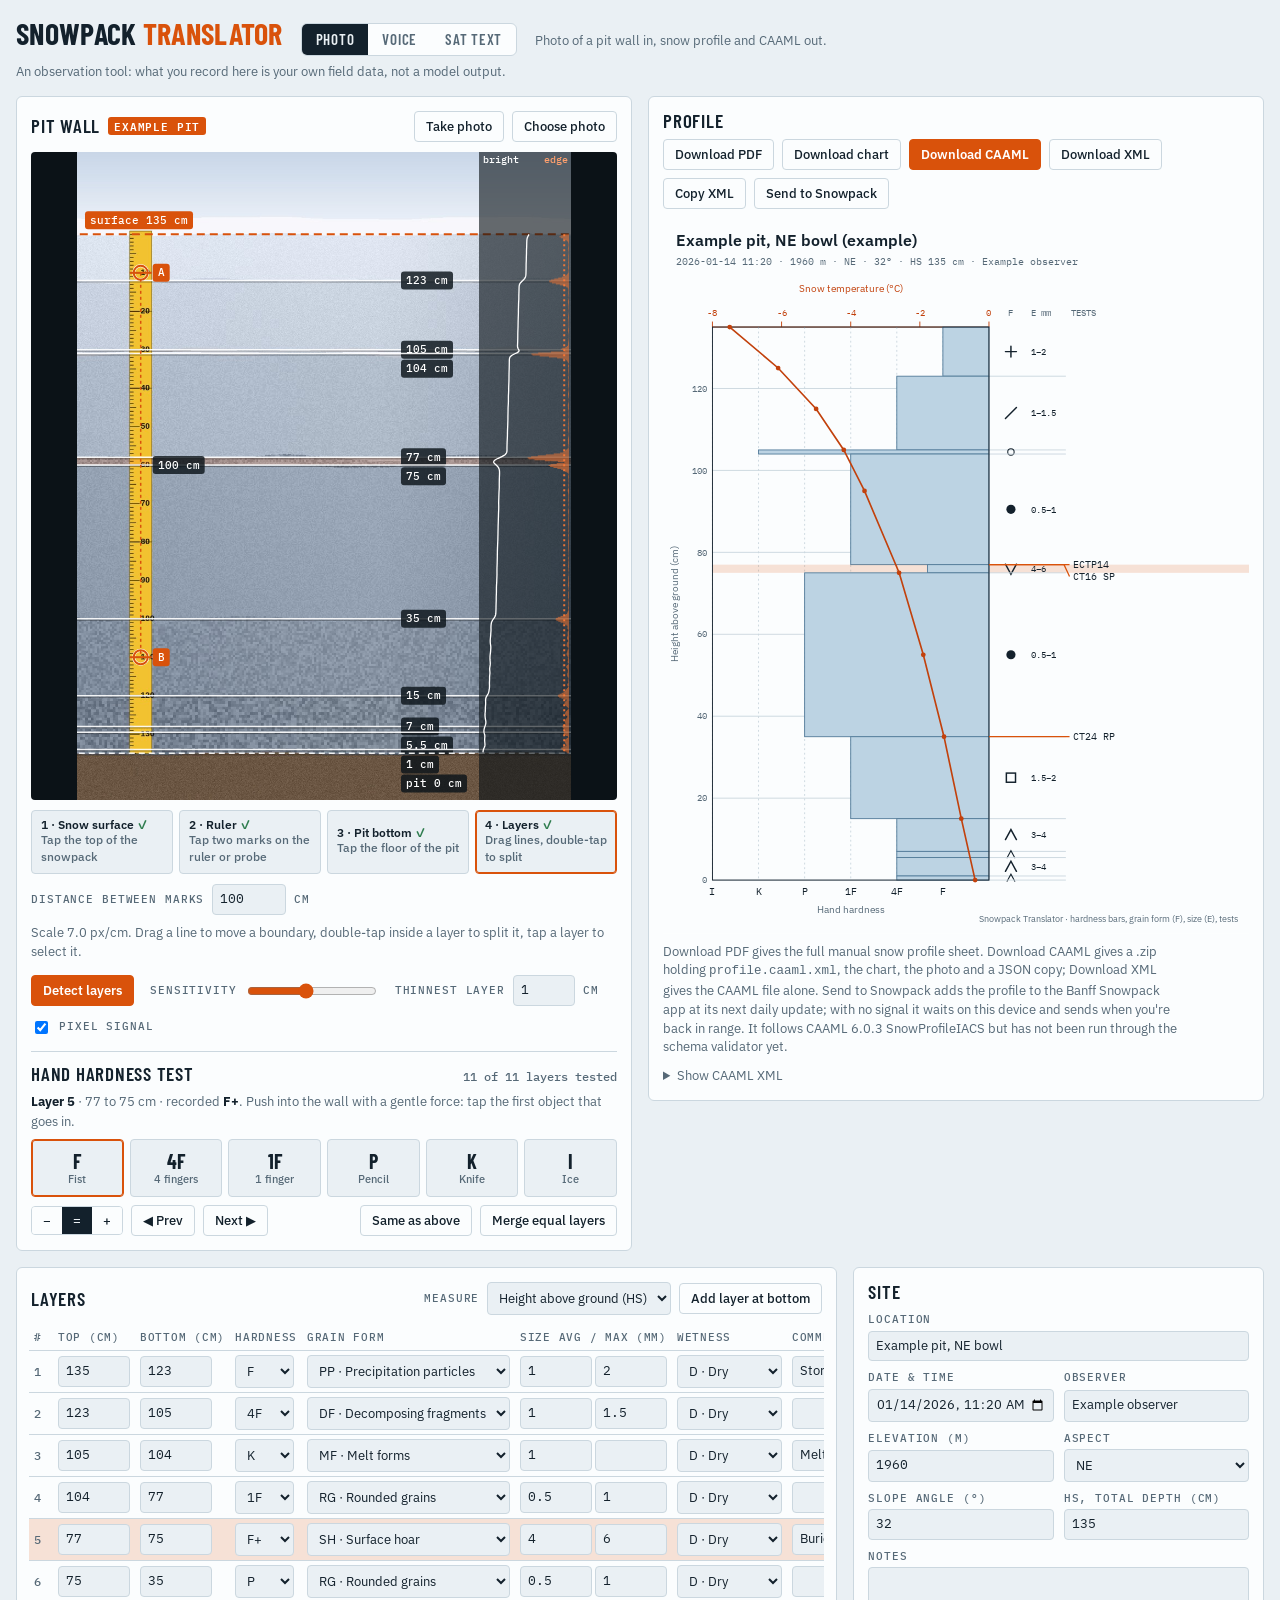
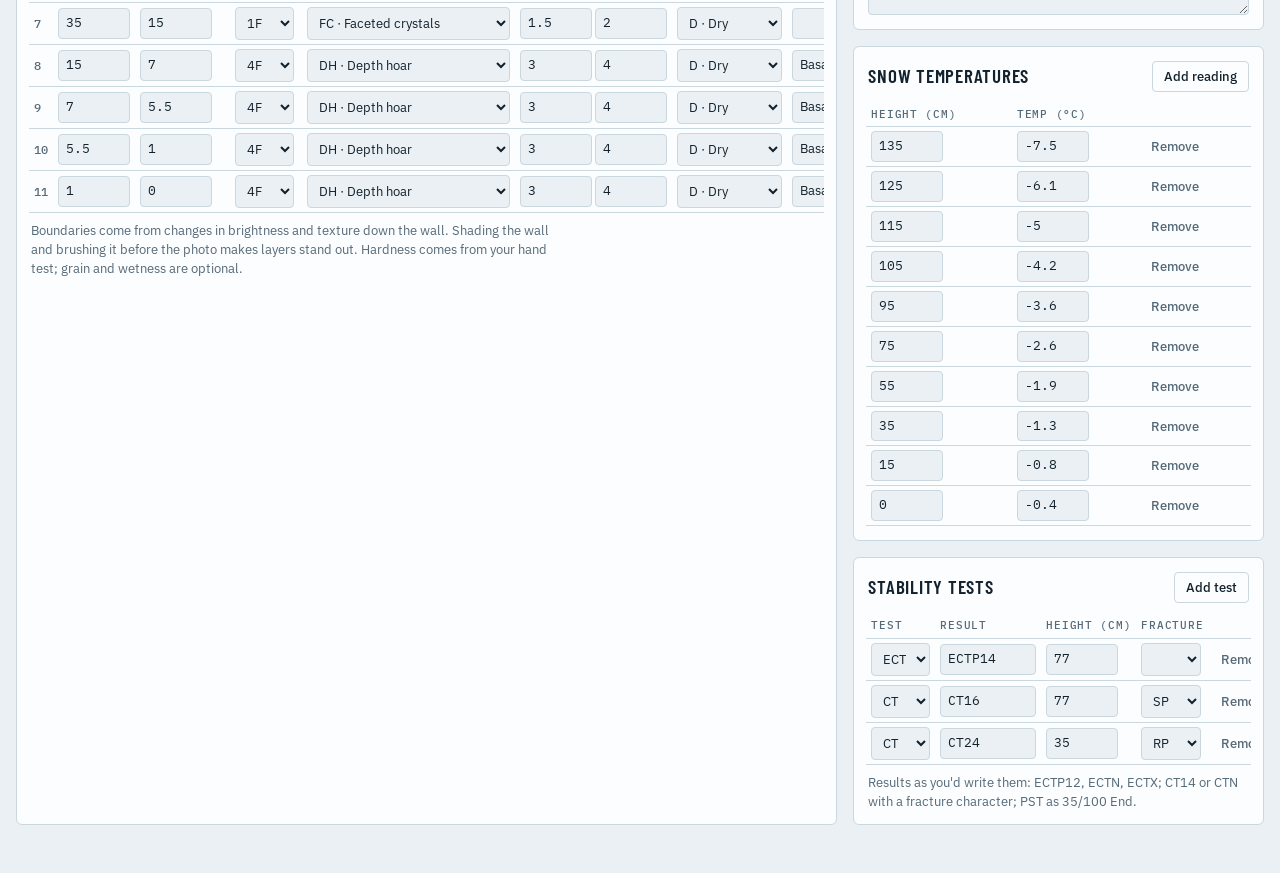
==== commit 5b686fc7: "Add Send to Snowpack: the profile goes to the Banff Snowpack app's upload, offline-safe js/send.js k" ====
--- a/index.html
+++ b/index.html
@@ -201,10 +201,16 @@
           <button id="zipBtn" type="button" class="primary">Download CAAML</button>
           <button id="xmlBtn" type="button">Download XML</button>
           <button id="copyBtn" type="button">Copy XML</button>
+          <button id="sendBtn" type="button">Send to Snowpack</button>
         </div>
       </div>
+      <div class="row" id="sendRow" hidden style="margin:8px 0">
+        <label>Study plot <select id="sendSite"></select></label>
+        <button id="sendGo" type="button" class="primary">Send this profile</button>
+        <span class="tag" id="sendTag"></span>
+      </div>
       <div id="chart"></div>
-      <p class="note" id="exportNote">Download PDF gives the full manual snow profile sheet. Download CAAML gives a .zip holding <code>profile.caaml.xml</code>, the chart, the photo and a JSON copy; Download XML gives the CAAML file alone. It follows CAAML 6.0.3 SnowProfileIACS but has not been run through the schema validator yet.</p>
+      <p class="note" id="exportNote">Download PDF gives the full manual snow profile sheet. Download CAAML gives a .zip holding <code>profile.caaml.xml</code>, the chart, the photo and a JSON copy; Download XML gives the CAAML file alone. Send to Snowpack adds the profile to the Banff Snowpack app at its next daily update; with no signal it waits on this device and sends when you're back in range. It follows CAAML 6.0.3 SnowProfileIACS but has not been run through the schema validator yet.</p>
       <details><summary>Show CAAML XML</summary><pre class="xml" id="xmlOut"></pre></details>
     </section>
   </div>
@@ -256,6 +262,7 @@
 <script src="js/parse.js"></script>
 <script src="js/model.js"></script>
 <script src="js/draw.js"></script>
+<script src="js/send.js"></script>
 <script>
 "use strict";
 /* ---------- reference data ---------- */
@@ -876,6 +883,16 @@
   }catch(e){toast("The export couldn't be built: "+(e.message||e));}
 };
 $("xmlBtn").onclick=()=>save(baseName()+".caaml.xml",new Blob([caaml()],{type:"application/xml"}));
+
+/* ---------- send to the Banff Snowpack app (the only link between the two apps) ---------- */
+const outbox=SnowSend.start(list=>{$("sendTag").textContent=list.length?list.length+" waiting to send":"";});
+$("sendSite").innerHTML=SnowSend.SITES.map(x=>`<option value="${x.id}">${esc(x.label)}</option>`).join("");
+$("sendBtn").onclick=()=>{if(!S.layers.length){toast("Detect or add layers first.");return;}$("sendSite").value=SnowSend.guessSite(S.site.location);$("sendRow").hidden=false;$("sendTag").textContent=outbox.pending().length?outbox.pending().length+" waiting to send":"";};
+$("sendGo").onclick=async()=>{
+  try{const r=await outbox.add({pitId:"photo-"+baseName(),filename:baseName()+".caaml.xml",xml:caaml(),site:$("sendSite").value,location:S.site.location||"",date:S.site.date||nowLocal(),source:"photo page"});
+    $("sendRow").hidden=true;toast(r.left?"No signal. Saved here; it sends when you're back in range.":"Sent to Snowpack. It's added at the next daily update.");}
+  catch(e){toast(e.message||String(e));}
+};
 $("copyBtn").onclick=e=>{
   const x=caaml();
   navigator.clipboard.writeText(x).then(()=>toast("CAAML XML copied"),()=>{const d=$("xmlOut").closest("details");d.open=true;const r=document.createRange();r.selectNodeContents($("xmlOut"));const s=getSelection();s.removeAllRanges();s.addRange(r);toast("Copy blocked here. The XML is selected below.");});
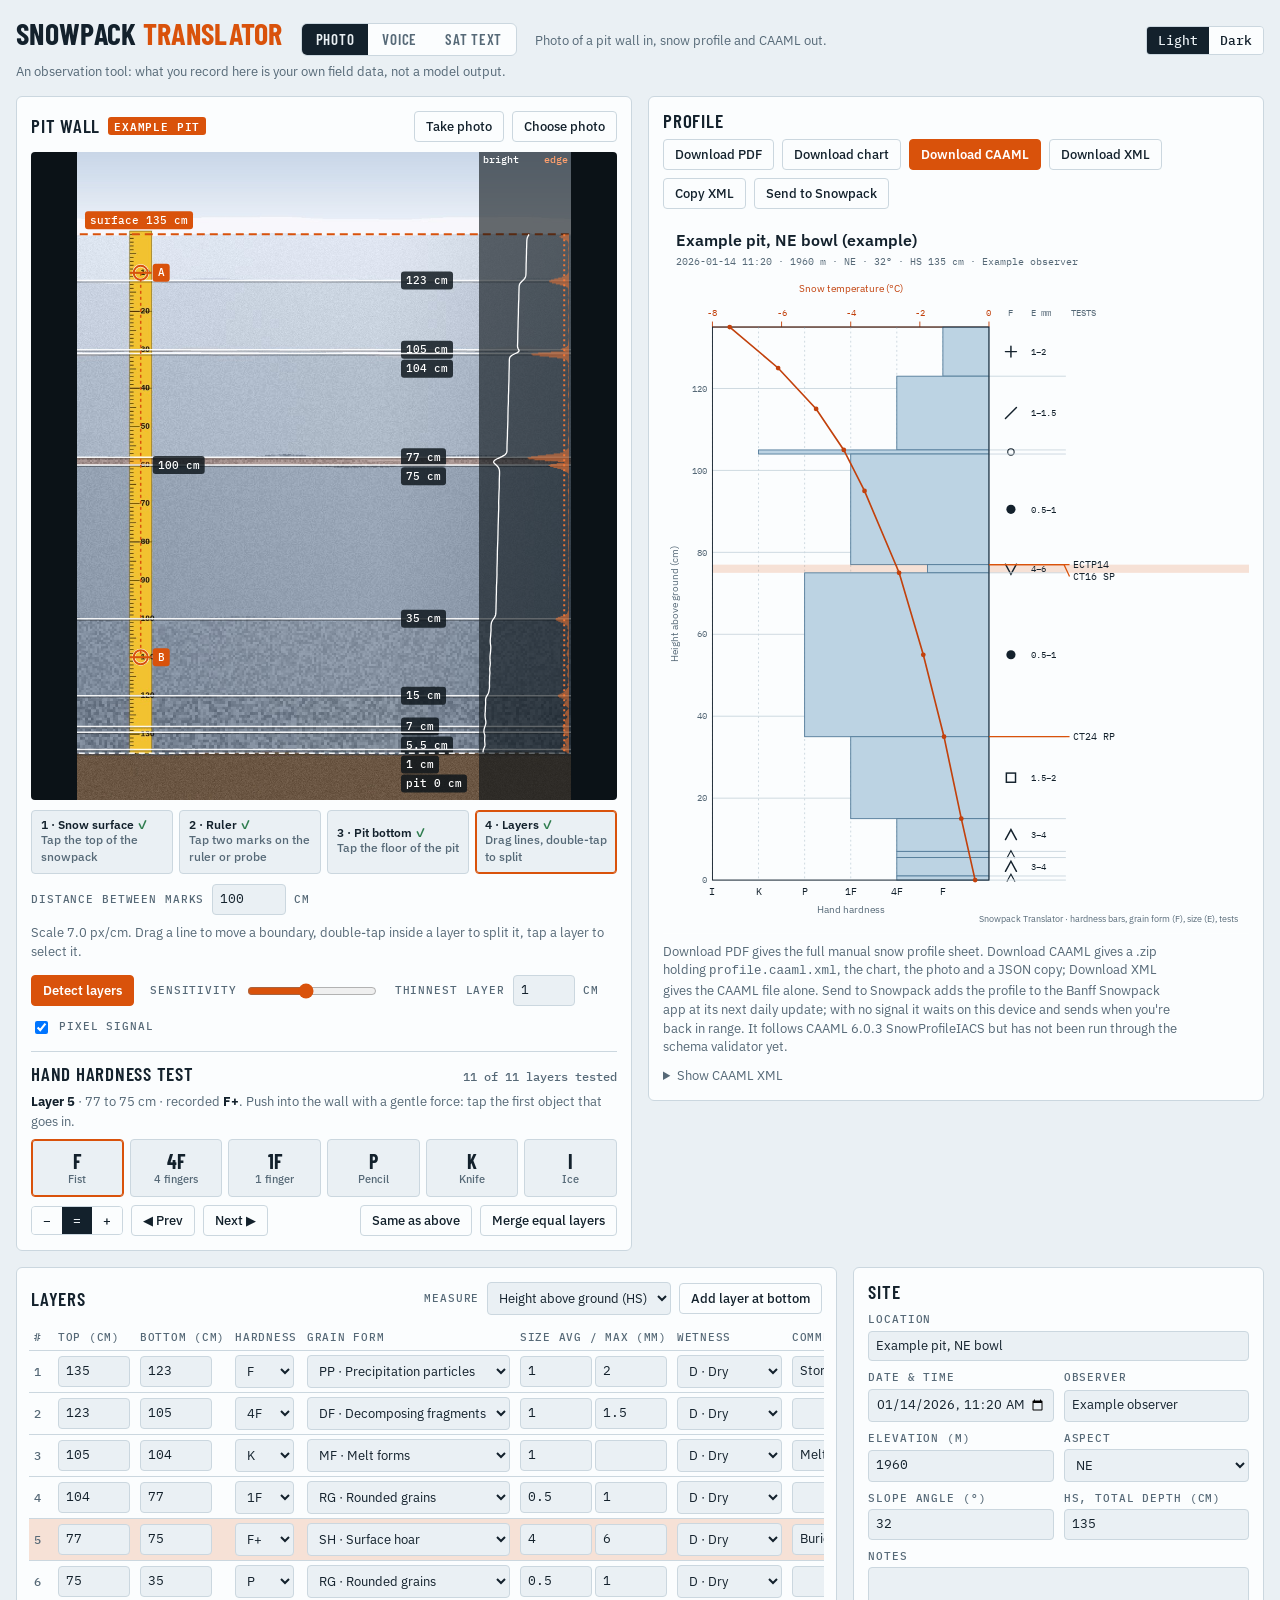
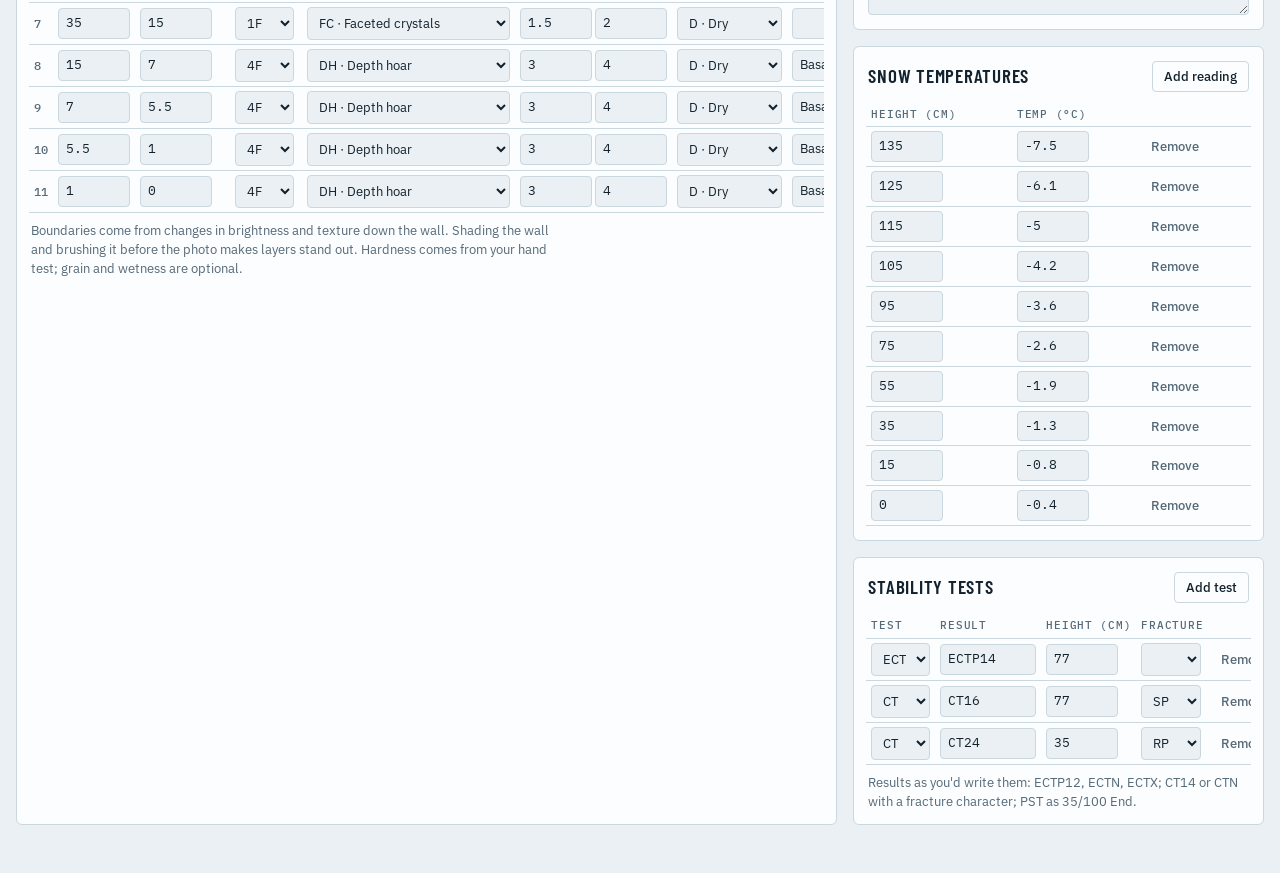
==== commit c49ee3be: "Give Voice and Sat text the photo page's look, with a Light / Dark switch Voice and Sat text were la" ====
--- a/index.html
+++ b/index.html
@@ -4,7 +4,7 @@
 <meta charset="utf-8">
 <meta name="viewport" content="width=device-width,initial-scale=1,viewport-fit=cover">
 <meta name="description" content="Turn a photo of a snow pit wall into a snow profile: ruler scale, pixel layer detection, hand hardness, CAAML export.">
-<title>Snowpack Translator · Banff snowpack</title>
+<title>Snowpack Translator</title>
 <link rel="manifest" href="manifest.webmanifest">
 <meta name="theme-color" content="#13212c">
 <link rel="icon" href="icon-192.png">
@@ -15,122 +15,8 @@
 <link rel="preconnect" href="https://fonts.googleapis.com">
 <link rel="stylesheet" href="https://fonts.googleapis.com/css2?family=Barlow+Condensed:wght@500;600;700&family=IBM+Plex+Sans:wght@400;500;600&family=IBM+Plex+Mono:wght@400;500&display=swap">
 <script defer src="https://banff-app-portal.netlify.app/t.js" data-app="snowpack-translator"></script>
-<style>
-/* Layout: field-book workbench. Photo of the wall on the left, the profile it becomes on the right, the data sheet underneath. */
-:root{
-  --bg:#eaf0f4; --panel:#fbfdfe; --ink:#13212c; --muted:#566977; --line:#cbd7df;
-  --accent:#d9520b; --accent-ink:#ffffff; --ice:#2f6488; --bar:#bcd3e3; --barline:#557d9b;
-  --temp:#c2410c; --sel:rgba(217,82,11,.16); --ok:#2f7d4f; --warn:#a86a00; --bad:#b4232c;
-  --display:"Barlow Condensed","Arial Narrow",Arial,sans-serif;
-  --body:"IBM Plex Sans",system-ui,-apple-system,"Segoe UI",sans-serif;
-  --mono:"IBM Plex Mono",ui-monospace,Menlo,Consolas,monospace;
-}
-@media (prefers-color-scheme: dark){:root:not([data-theme="light"]){
-  --bg:#0d151b; --panel:#141f27; --ink:#e2ebf1; --muted:#8fa3b1; --line:#2a3b47;
-  --accent:#ff7a33; --accent-ink:#1a0d04; --ice:#7fb4d8; --bar:#28465c; --barline:#6f9fc2;
-  --temp:#ff8a4c; --sel:rgba(255,122,51,.2); --ok:#5cc28a; --warn:#e0a83a; --bad:#ff6b73; color-scheme:dark}}
-:root[data-theme="dark"]{
-  --bg:#0d151b; --panel:#141f27; --ink:#e2ebf1; --muted:#8fa3b1; --line:#2a3b47;
-  --accent:#ff7a33; --accent-ink:#1a0d04; --ice:#7fb4d8; --bar:#28465c; --barline:#6f9fc2;
-  --temp:#ff8a4c; --sel:rgba(255,122,51,.2); --ok:#5cc28a; --warn:#e0a83a; --bad:#ff6b73; color-scheme:dark}
-*{box-sizing:border-box}
-body{background:var(--bg);color:var(--ink);font:14px/1.5 var(--body);margin:0}
-.wrap{max-width:1320px;margin:0 auto;padding-left:max(16px,env(safe-area-inset-left,0px));padding-right:max(16px,env(safe-area-inset-right,0px));padding-block:18px 48px}
-header.top{display:flex;flex-wrap:wrap;align-items:baseline;gap:6px 18px;margin-bottom:14px}
-h1{font:700 30px/1 var(--display);letter-spacing:.01em;margin:0;text-transform:uppercase}
-h1 span{color:var(--accent)}
-.tag{color:var(--muted);font-size:13px}
-h2{font:600 19px/1.1 var(--display);text-transform:uppercase;letter-spacing:.04em;margin:0}
-.lbl{font:500 11px/1.2 var(--mono);text-transform:uppercase;letter-spacing:.08em;color:var(--muted)}
-.grid{display:grid;grid-template-columns:minmax(0,1fr) minmax(0,1fr);gap:16px;align-items:start}
-@media (max-width:900px){.grid{grid-template-columns:minmax(0,1fr)}}
-.panel{background:var(--panel);border:1px solid var(--line);border-radius:6px;padding:14px;min-width:0}
-.panel-head{display:flex;flex-wrap:wrap;align-items:center;justify-content:space-between;gap:8px;margin-bottom:10px}
-.row{display:flex;flex-wrap:wrap;gap:8px;align-items:center}
-button,.btn{font:500 13px/1 var(--body);border:1px solid var(--line);background:var(--panel);color:var(--ink);border-radius:4px;padding:8px 11px;cursor:pointer;display:inline-flex;align-items:center;gap:6px}
-button:hover,.btn:hover{border-color:var(--muted)}
-button:focus-visible,.btn:focus-within,input:focus-visible,select:focus-visible,textarea:focus-visible{outline:2px solid var(--accent);outline-offset:1px}
-button.primary{background:var(--accent);border-color:var(--accent);color:var(--accent-ink);font-weight:600}
-button.primary:hover{filter:brightness(1.06)}
-button:disabled{opacity:.45;cursor:not-allowed}
-button.ghost{border-color:transparent;background:transparent;padding:6px 7px;color:var(--muted)}
-button.ghost:hover{color:var(--ink);border-color:var(--line)}
-.btn input{position:absolute;width:1px;height:1px;opacity:0;pointer-events:none}
-.btn{position:relative}
-input,select,textarea{font:13px/1.3 var(--body);color:var(--ink);background:var(--bg);border:1px solid var(--line);border-radius:4px;padding:6px 7px;min-width:0}
-input[type=number]{font-family:var(--mono);font-variant-numeric:tabular-nums}
-textarea{width:100%;resize:vertical}
-
-/* photo */
-.stage{position:relative;background:#0b1217;border-radius:4px;overflow:hidden;display:flex;justify-content:center}
-#photo{display:block;touch-action:none;max-width:100%}
-.steps{display:grid;grid-template-columns:repeat(3,minmax(0,1fr));gap:6px;margin:10px 0}
-.step{border:1px solid var(--line);border-radius:4px;padding:7px 9px;background:var(--bg);text-align:left;display:block;line-height:1.3}
-.step b{display:block;font:600 12px/1.2 var(--body)}
-.step small{color:var(--muted);font-size:11.5px}
-.step.on{border-color:var(--accent);box-shadow:inset 0 0 0 1px var(--accent)}
-.step.done b::after{content:" ✓";color:var(--ok)}
-.hint{font-size:13px;color:var(--muted);margin:8px 0 0}
-.hint strong{color:var(--ink)}
-.status{font-size:13px;padding:9px 11px;border-radius:4px;background:var(--bg);border:1px solid var(--line);margin-top:10px;white-space:pre-wrap}
-.status.err{border-color:var(--bad);color:var(--bad)}
-.status.ok{border-color:var(--ok)}
-.example{display:inline-block;font:600 10.5px/1 var(--mono);letter-spacing:.08em;text-transform:uppercase;background:var(--accent);color:var(--accent-ink);padding:4px 6px;border-radius:3px}
-
-/* chart */
-#chart svg{width:100%;height:auto;display:block}
-#chart .lay{cursor:pointer}
-
-/* tables */
-.tbl-wrap{overflow-x:auto;margin:0 -2px}
-table{border-collapse:collapse;width:100%;font-size:13px}
-th{font:500 10.5px/1.2 var(--mono);text-transform:uppercase;letter-spacing:.07em;color:var(--muted);text-align:left;padding:6px 5px;border-bottom:1px solid var(--line);white-space:nowrap}
-td{padding:4px 5px;border-bottom:1px solid var(--line);vertical-align:middle}
-tr.sel td{background:var(--sel)}
-td.num input{width:72px}
-td input.wide{width:100%;min-width:150px}
-td.idx{font:500 12px var(--mono);color:var(--muted);cursor:pointer;white-space:nowrap}
-.chip{display:inline-block;font:500 10px/1 var(--mono);padding:3px 5px;border-radius:3px;border:1px solid var(--line);color:var(--muted);margin-left:4px;vertical-align:1px}
-.chip.low{color:var(--warn);border-color:var(--warn)}
-.chip.medium{color:var(--ice);border-color:var(--ice)}
-.chip.high{color:var(--ok);border-color:var(--ok)}
-.sheet{display:grid;grid-template-columns:minmax(0,2fr) minmax(0,1fr);gap:16px;margin-top:16px}
-@media (max-width:900px){.sheet{grid-template-columns:minmax(0,1fr)}}
-.stack{display:grid;gap:16px;align-content:start}
-.form{display:grid;grid-template-columns:repeat(2,minmax(0,1fr));gap:10px}
-.form label{display:grid;gap:4px}
-.form .full{grid-column:1/-1}
-pre.xml{font:11.5px/1.45 var(--mono);background:var(--bg);border:1px solid var(--line);border-radius:4px;padding:10px;overflow:auto;max-height:340px;margin:10px 0 0}
-details summary{cursor:pointer;color:var(--muted);font-size:13px;margin-top:10px}
-.note{font-size:12.5px;color:var(--muted);margin:8px 0 0;max-width:65ch}
-.steps{grid-template-columns:repeat(4,minmax(0,1fr))}
-@media (max-width:520px){.steps{grid-template-columns:repeat(2,minmax(0,1fr))}}
-.detect{display:flex;flex-wrap:wrap;gap:10px 16px;align-items:center;margin-top:12px}
-.detect input[type=range]{width:130px;accent-color:var(--accent)}
-.hh{margin-top:14px;border-top:1px solid var(--line);padding-top:12px}
-.hh-cur{display:flex;flex-wrap:wrap;align-items:baseline;justify-content:space-between;gap:6px;margin-bottom:8px}
-.hh-cur b{font:600 20px/1 var(--display);text-transform:uppercase;letter-spacing:.03em}
-.hh-cur span{font:500 12px var(--mono);color:var(--muted)}
-.hh-grid{display:grid;grid-template-columns:repeat(6,minmax(0,1fr));gap:6px}
-@media (max-width:520px){.hh-grid{grid-template-columns:repeat(3,minmax(0,1fr))}}
-.hh-btn{flex-direction:column;justify-content:center;gap:3px;padding:10px 4px;min-height:58px;background:var(--bg)}
-.hh-btn b{font:700 20px/1 var(--display)}
-.hh-btn small{font-size:11px;color:var(--muted);line-height:1}
-.hh-btn.on{border-color:var(--accent);box-shadow:inset 0 0 0 1px var(--accent)}
-.seg{display:inline-flex;border:1px solid var(--line);border-radius:4px;overflow:hidden}
-.seg button{border:0;border-radius:0;padding:7px 11px;font-family:var(--mono)}
-.seg button[aria-pressed=true]{background:var(--ink);color:var(--bg)}
-.toast{position:fixed;left:50%;bottom:calc(18px + env(safe-area-inset-bottom,0px));transform:translateX(-50%);background:var(--ink);color:var(--bg);padding:9px 14px;border-radius:4px;font-size:13px;z-index:20}
-@media (prefers-reduced-motion:no-preference){.spin{display:inline-block;animation:spin 1s linear infinite}@keyframes spin{to{transform:rotate(360deg)}}}
-[hidden]{display:none!important}
-img{max-width:100%}
-:root{padding-top:env(safe-area-inset-top,0px);padding-bottom:env(safe-area-inset-bottom,0px)}
-.back{font-size:13px;color:var(--muted)}
-.back a{color:var(--ice)}
-.tabs{display:inline-flex;border:1px solid var(--line);border-radius:6px;overflow:hidden;background:var(--panel)}
-.tabs a{padding:8px 14px;color:var(--muted);text-decoration:none;font:600 15px/1 var(--display);letter-spacing:.05em;text-transform:uppercase}
-.tabs a[aria-current]{background:var(--ink);color:var(--bg)}
-</style>
+<link rel="stylesheet" href="css/app.css">
+<script src="js/theme.js"></script>
 </head>
 <body>
 
@@ -139,7 +25,7 @@
     <h1>Snowpack <span>Translator</span></h1>
     <nav class="tabs" aria-label="Ways to record a pit"><a href="./" aria-current="page">Photo</a><a href="voice.html">Voice</a><a href="voice.html#sat">Sat text</a></nav>
     <div class="tag">Photo of a pit wall in, snow profile and CAAML out.</div>
-    <div class="row" style="margin-left:auto"><button id="installBtn" type="button" hidden>Install app</button><span class="tag" id="offlineTag" hidden>Offline: everything still works</span></div>
+    <div class="row" style="margin-left:auto"><span class="seg" role="group" aria-label="Screen colours"><button type="button" data-theme-set="light" aria-pressed="false">Light</button><button type="button" data-theme-set="dark" aria-pressed="false">Dark</button></span><button id="installBtn" type="button" hidden>Install app</button><span class="tag" id="offlineTag" hidden>Offline: everything still works</span></div>
     <div class="back" style="flex-basis:100%">An observation tool: what you record here is your own field data, not a model output.</div>
   </header>
 
@@ -998,6 +884,7 @@
 if(!standalone&&/iphone|ipad|ipod/i.test(navigator.userAgent)) $("installBtn").hidden=false;
 const netTag=()=>{$("offlineTag").hidden=navigator.onLine;};
 window.addEventListener("online",netTag); window.addEventListener("offline",netTag); netTag();
+document.documentElement.addEventListener("snowtheme",()=>drawPhoto()); // the photo overlay is drawn in the theme's accent
 if("serviceWorker" in navigator&&location.protocol!=="file:"){navigator.serviceWorker.register("sw.js").catch(()=>{});}
 
 /* ---------- boot ---------- */
--- a/css/app.css
+++ b/css/app.css
@@ -0,0 +1,124 @@
+/* Snowpack Translator: the one look shared by the photo, voice and satellite text pages.
+   Light and dark: with nothing chosen the pages follow the phone's own setting; the Light / Dark switch in the header
+   (js/theme.js) sets data-theme on <html> and is remembered on this device. */
+/* Layout: field-book workbench. Photo of the wall on the left, the profile it becomes on the right, the data sheet underneath. */
+:root{
+  --bg:#eaf0f4; --panel:#fbfdfe; --ink:#13212c; --muted:#566977; --line:#cbd7df;
+  --accent:#d9520b; --accent-ink:#ffffff; --ice:#2f6488; --bar:#bcd3e3; --barline:#557d9b;
+  --temp:#c2410c; --sel:rgba(217,82,11,.16); --ok:#2f7d4f; --warn:#a86a00; --bad:#b4232c;
+  --display:"Barlow Condensed","Arial Narrow",Arial,sans-serif;
+  --body:"IBM Plex Sans",system-ui,-apple-system,"Segoe UI",sans-serif;
+  --mono:"IBM Plex Mono",ui-monospace,Menlo,Consolas,monospace;
+}
+@media (prefers-color-scheme: dark){:root:not([data-theme="light"]){
+  --bg:#0d151b; --panel:#141f27; --ink:#e2ebf1; --muted:#8fa3b1; --line:#2a3b47;
+  --accent:#ff7a33; --accent-ink:#1a0d04; --ice:#7fb4d8; --bar:#28465c; --barline:#6f9fc2;
+  --temp:#ff8a4c; --sel:rgba(255,122,51,.2); --ok:#5cc28a; --warn:#e0a83a; --bad:#ff6b73; color-scheme:dark}}
+:root[data-theme="dark"]{
+  --bg:#0d151b; --panel:#141f27; --ink:#e2ebf1; --muted:#8fa3b1; --line:#2a3b47;
+  --accent:#ff7a33; --accent-ink:#1a0d04; --ice:#7fb4d8; --bar:#28465c; --barline:#6f9fc2;
+  --temp:#ff8a4c; --sel:rgba(255,122,51,.2); --ok:#5cc28a; --warn:#e0a83a; --bad:#ff6b73; color-scheme:dark}
+*{box-sizing:border-box}
+body{background:var(--bg);color:var(--ink);font:14px/1.5 var(--body);margin:0}
+.wrap{max-width:1320px;margin:0 auto;padding-left:max(16px,env(safe-area-inset-left,0px));padding-right:max(16px,env(safe-area-inset-right,0px));padding-block:18px 48px}
+header.top{display:flex;flex-wrap:wrap;align-items:baseline;gap:6px 18px;margin-bottom:14px}
+h1{font:700 30px/1 var(--display);letter-spacing:.01em;margin:0;text-transform:uppercase}
+h1 span{color:var(--accent)}
+.tag{color:var(--muted);font-size:13px}
+h2{font:600 19px/1.1 var(--display);text-transform:uppercase;letter-spacing:.04em;margin:0}
+.lbl{font:500 11px/1.2 var(--mono);text-transform:uppercase;letter-spacing:.08em;color:var(--muted)}
+.grid{display:grid;grid-template-columns:minmax(0,1fr) minmax(0,1fr);gap:16px;align-items:start}
+@media (max-width:900px){.grid{grid-template-columns:minmax(0,1fr)}}
+.panel{background:var(--panel);border:1px solid var(--line);border-radius:6px;padding:14px;min-width:0}
+.panel-head{display:flex;flex-wrap:wrap;align-items:center;justify-content:space-between;gap:8px;margin-bottom:10px}
+.row{display:flex;flex-wrap:wrap;gap:8px;align-items:center}
+button,.btn{font:500 13px/1 var(--body);border:1px solid var(--line);background:var(--panel);color:var(--ink);border-radius:4px;padding:8px 11px;cursor:pointer;display:inline-flex;align-items:center;gap:6px}
+button:hover,.btn:hover{border-color:var(--muted)}
+button:focus-visible,.btn:focus-within,input:focus-visible,select:focus-visible,textarea:focus-visible{outline:2px solid var(--accent);outline-offset:1px}
+button.primary{background:var(--accent);border-color:var(--accent);color:var(--accent-ink);font-weight:600}
+button.primary:hover{filter:brightness(1.06)}
+button:disabled{opacity:.45;cursor:not-allowed}
+button.ghost{border-color:transparent;background:transparent;padding:6px 7px;color:var(--muted)}
+button.ghost:hover{color:var(--ink);border-color:var(--line)}
+.btn input{position:absolute;width:1px;height:1px;opacity:0;pointer-events:none}
+.btn{position:relative}
+input,select,textarea{font:13px/1.3 var(--body);color:var(--ink);background:var(--bg);border:1px solid var(--line);border-radius:4px;padding:6px 7px;min-width:0}
+input[type=number]{font-family:var(--mono);font-variant-numeric:tabular-nums}
+textarea{width:100%;resize:vertical}
+
+/* photo */
+.stage{position:relative;background:#0b1217;border-radius:4px;overflow:hidden;display:flex;justify-content:center}
+#photo{display:block;touch-action:none;max-width:100%}
+.steps{display:grid;grid-template-columns:repeat(3,minmax(0,1fr));gap:6px;margin:10px 0}
+.step{border:1px solid var(--line);border-radius:4px;padding:7px 9px;background:var(--bg);text-align:left;display:block;line-height:1.3}
+.step b{display:block;font:600 12px/1.2 var(--body)}
+.step small{color:var(--muted);font-size:11.5px}
+.step.on{border-color:var(--accent);box-shadow:inset 0 0 0 1px var(--accent)}
+.step.done b::after{content:" ✓";color:var(--ok)}
+.hint{font-size:13px;color:var(--muted);margin:8px 0 0}
+.hint strong{color:var(--ink)}
+.status{font-size:13px;padding:9px 11px;border-radius:4px;background:var(--bg);border:1px solid var(--line);margin-top:10px;white-space:pre-wrap}
+.status.err{border-color:var(--bad);color:var(--bad)}
+.status.ok{border-color:var(--ok)}
+.example{display:inline-block;font:600 10.5px/1 var(--mono);letter-spacing:.08em;text-transform:uppercase;background:var(--accent);color:var(--accent-ink);padding:4px 6px;border-radius:3px}
+
+/* chart */
+#chart svg{width:100%;height:auto;display:block}
+#chart .lay{cursor:pointer}
+
+/* tables */
+.tbl-wrap{overflow-x:auto;margin:0 -2px}
+table{border-collapse:collapse;width:100%;font-size:13px}
+th{font:500 10.5px/1.2 var(--mono);text-transform:uppercase;letter-spacing:.07em;color:var(--muted);text-align:left;padding:6px 5px;border-bottom:1px solid var(--line);white-space:nowrap}
+td{padding:4px 5px;border-bottom:1px solid var(--line);vertical-align:middle}
+tr.sel td{background:var(--sel)}
+td.num input{width:72px}
+td input.wide{width:100%;min-width:150px}
+td.idx{font:500 12px var(--mono);color:var(--muted);cursor:pointer;white-space:nowrap}
+.chip{display:inline-block;font:500 10px/1 var(--mono);padding:3px 5px;border-radius:3px;border:1px solid var(--line);color:var(--muted);margin-left:4px;vertical-align:1px}
+.chip.low{color:var(--warn);border-color:var(--warn)}
+.chip.medium{color:var(--ice);border-color:var(--ice)}
+.chip.high{color:var(--ok);border-color:var(--ok)}
+.sheet{display:grid;grid-template-columns:minmax(0,2fr) minmax(0,1fr);gap:16px;margin-top:16px}
+@media (max-width:900px){.sheet{grid-template-columns:minmax(0,1fr)}}
+.stack{display:grid;gap:16px;align-content:start}
+.form{display:grid;grid-template-columns:repeat(2,minmax(0,1fr));gap:10px}
+.form label{display:grid;gap:4px}
+.form .full{grid-column:1/-1}
+pre.xml{font:11.5px/1.45 var(--mono);background:var(--bg);border:1px solid var(--line);border-radius:4px;padding:10px;overflow:auto;max-height:340px;margin:10px 0 0}
+details summary{cursor:pointer;color:var(--muted);font-size:13px;margin-top:10px}
+.note{font-size:12.5px;color:var(--muted);margin:8px 0 0;max-width:65ch}
+.steps{grid-template-columns:repeat(4,minmax(0,1fr))}
+@media (max-width:520px){.steps{grid-template-columns:repeat(2,minmax(0,1fr))}}
+.detect{display:flex;flex-wrap:wrap;gap:10px 16px;align-items:center;margin-top:12px}
+.detect input[type=range]{width:130px;accent-color:var(--accent)}
+.hh{margin-top:14px;border-top:1px solid var(--line);padding-top:12px}
+.hh-cur{display:flex;flex-wrap:wrap;align-items:baseline;justify-content:space-between;gap:6px;margin-bottom:8px}
+.hh-cur b{font:600 20px/1 var(--display);text-transform:uppercase;letter-spacing:.03em}
+.hh-cur span{font:500 12px var(--mono);color:var(--muted)}
+.hh-grid{display:grid;grid-template-columns:repeat(6,minmax(0,1fr));gap:6px}
+@media (max-width:520px){.hh-grid{grid-template-columns:repeat(3,minmax(0,1fr))}}
+.hh-btn{flex-direction:column;justify-content:center;gap:3px;padding:10px 4px;min-height:58px;background:var(--bg)}
+.hh-btn b{font:700 20px/1 var(--display)}
+.hh-btn small{font-size:11px;color:var(--muted);line-height:1}
+.hh-btn.on{border-color:var(--accent);box-shadow:inset 0 0 0 1px var(--accent)}
+.seg{display:inline-flex;border:1px solid var(--line);border-radius:4px;overflow:hidden}
+.seg button{border:0;border-radius:0;padding:7px 11px;font-family:var(--mono)}
+.seg button[aria-pressed=true]{background:var(--ink);color:var(--bg)}
+.toast{position:fixed;left:50%;bottom:calc(18px + env(safe-area-inset-bottom,0px));transform:translateX(-50%);background:var(--ink);color:var(--bg);padding:9px 14px;border-radius:4px;font-size:13px;z-index:20}
+@media (prefers-reduced-motion:no-preference){.spin{display:inline-block;animation:spin 1s linear infinite}@keyframes spin{to{transform:rotate(360deg)}}}
+[hidden]{display:none!important}
+img{max-width:100%}
+:root{padding-top:env(safe-area-inset-top,0px);padding-bottom:env(safe-area-inset-bottom,0px)}
+.back{font-size:13px;color:var(--muted)}
+.back a{color:var(--ice)}
+.tabs{display:inline-flex;border:1px solid var(--line);border-radius:6px;overflow:hidden;background:var(--panel)}
+.tabs a{padding:8px 14px;color:var(--muted);text-decoration:none;font:600 15px/1 var(--display);letter-spacing:.05em;text-transform:uppercase}
+.tabs a[aria-current]{background:var(--ink);color:var(--bg)}
+
+/* shared by every page: a link drawn as a button, and the Light / Dark switch */
+a.btn{text-decoration:none}
+.btn.primary{background:var(--accent);border-color:var(--accent);color:var(--accent-ink);font-weight:600}
+.btn.primary:hover{filter:brightness(1.06)}
+/* on a phone the switch sits beside the tabs, above the page's one-line description */
+@media (max-width:560px){header.top>.row{order:1}header.top>.tag{order:2;flex-basis:100%}header.top>.back{order:3}}
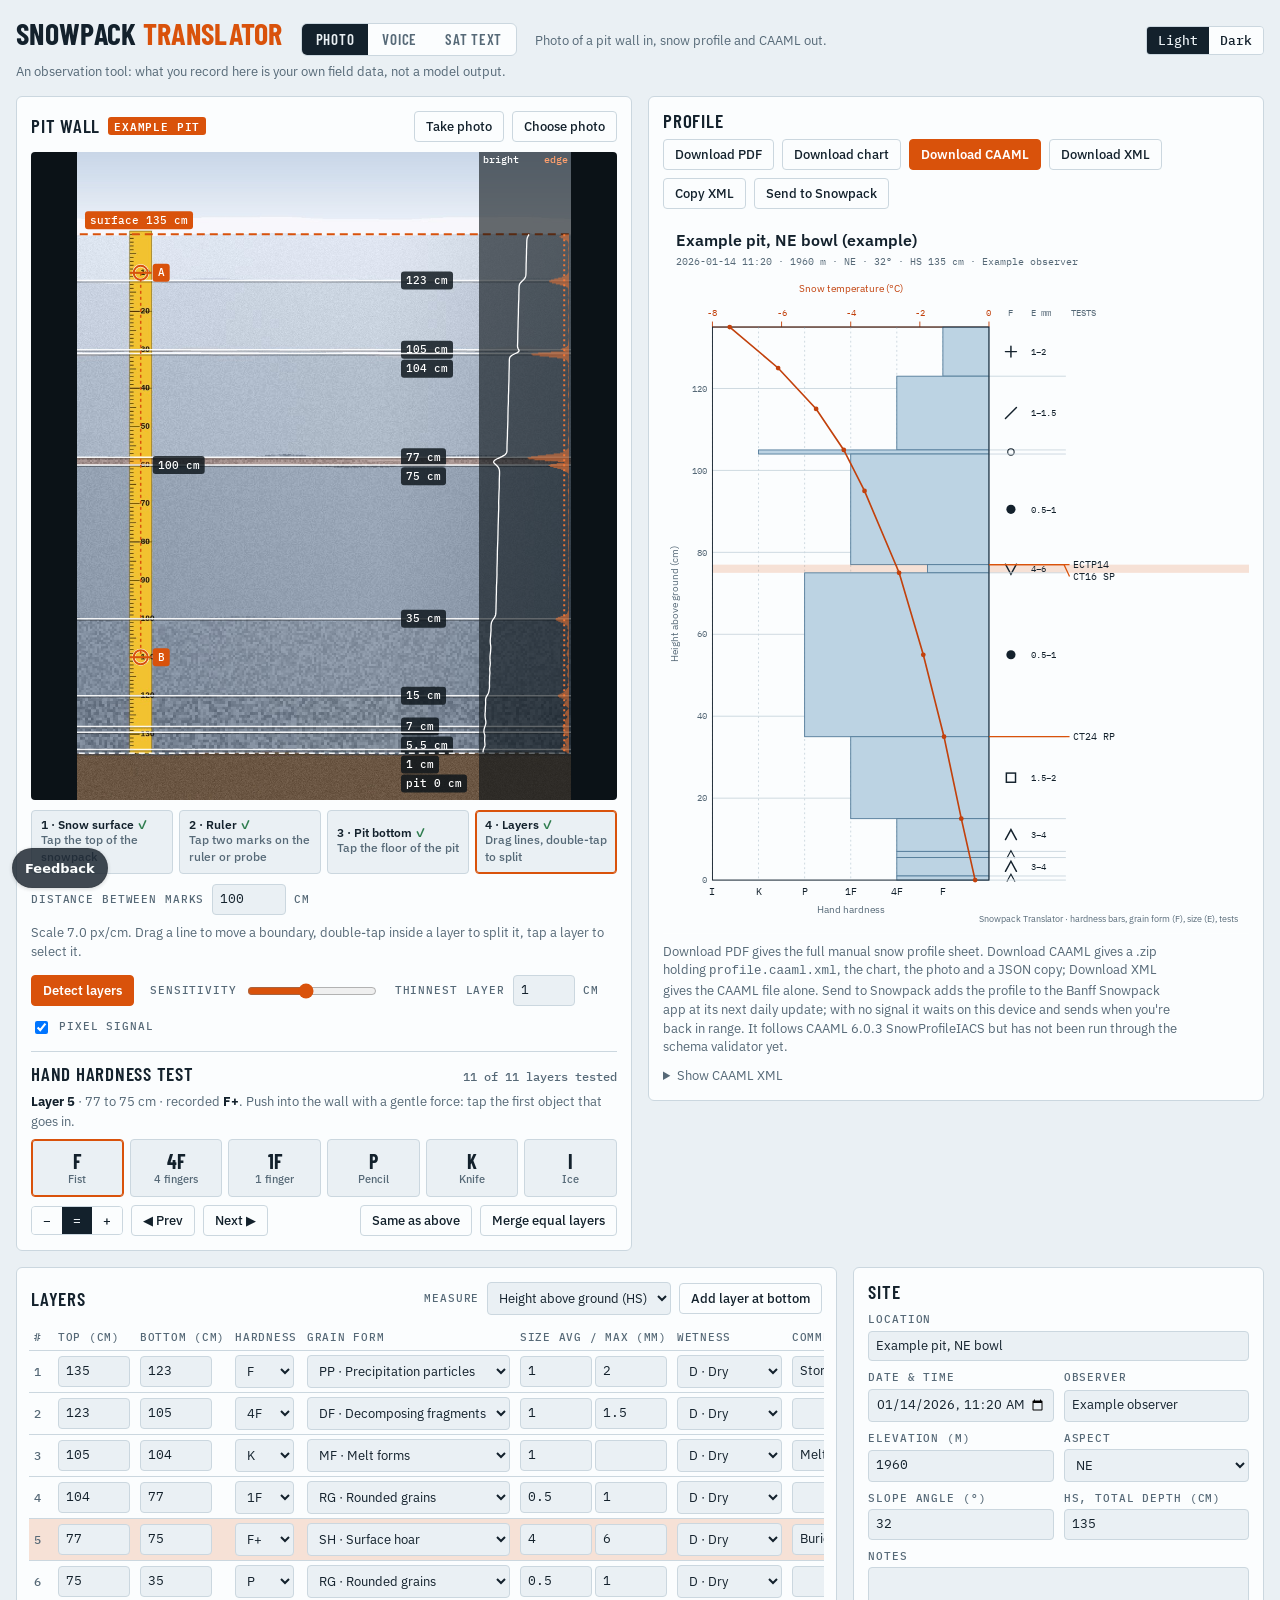
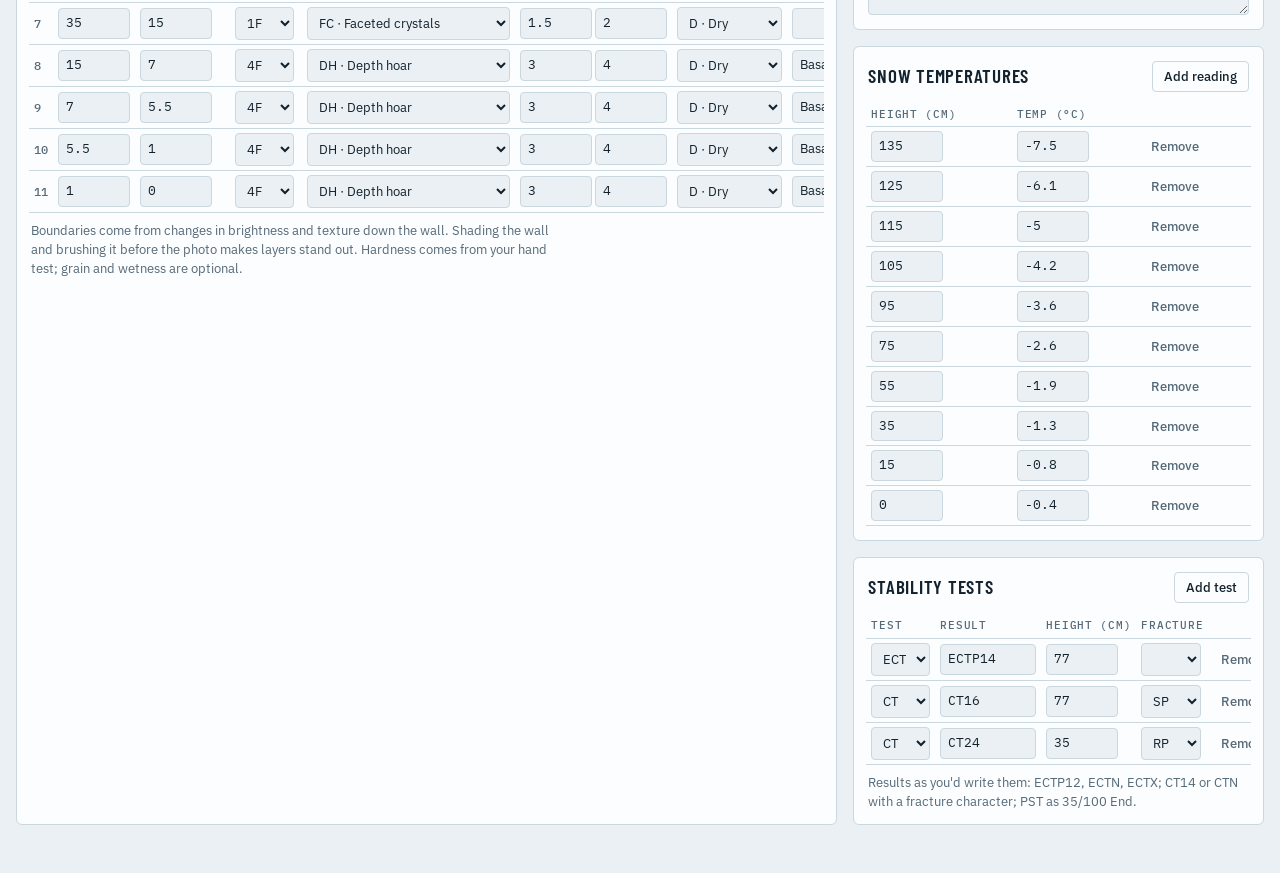
==== commit 3daf9b04: "Add a Suggest-a-change box for colleagues Same small feedback widget as the meeting and weather apps" ====
--- a/index.html
+++ b/index.html
@@ -897,5 +897,8 @@
   }
 })();
 </script>
+<!-- App feedback box: suggestions go to the site's Netlify form "app-feedback" and wait for Ben's approval -->
+<form name="app-feedback" data-netlify="true" netlify-honeypot="bot-field" hidden><input name="app"><input name="subject"><textarea name="suggestion"></textarea><input name="name"><input name="page"><input name="bot-field"></form>
+<script src="app-feedback.js" data-app="Snowpack Translator" defer></script>
 </body>
 </html>
